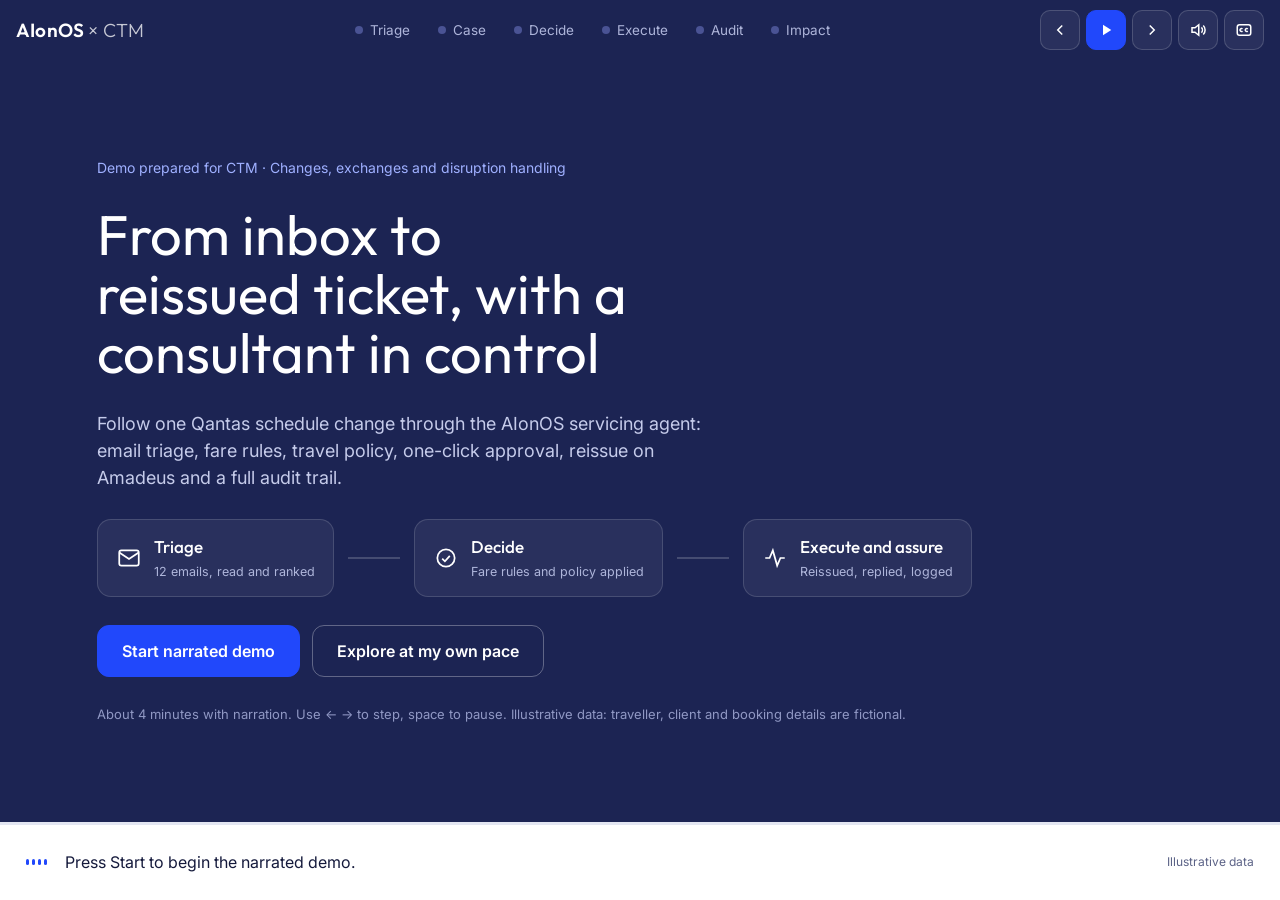
==== index.html @ 9e8e5510 "Add AIonOS x CTM servicing agent demo Narrated, clickable demo of a Qantas schedule change handled f" ====
<!DOCTYPE html>
<html lang="en">
<head>
<meta charset="utf-8">
<meta name="viewport" content="width=device-width,initial-scale=1">
<title>AIonOS × CTM Servicing Agent</title>
<link rel="preconnect" href="https://fonts.googleapis.com">
<link href="https://fonts.googleapis.com/css2?family=Outfit:wght@300;400;500;600;700&family=Inter:wght@400;500;600&family=JetBrains+Mono:wght@400;500&display=swap" rel="stylesheet">
<style>
/* VOICE: calm, precise, premium enterprise product; few hues, lots of air
   IDEA: a real CTM servicing desk where an agent quietly does the work, narrated like a keynote demo
   PICTURE: the app itself, plus one trip timeline that shows the missed meeting and the fix
   COLOUR and TYPE: AIonOS navy #1C2453 and signal blue #2148FB on white; Outfit for titles, Inter for UI, JetBrains Mono for PNRs
   LAYOUT: navy top bar with stage stepper, app window centre, caption bar with progress at the foot */
:root{color-scheme:light dark;
--navy:#1C2453;--blue:#2148FB;--blue2:#5B78FC;--mist:#ECEFFE;
--bg:light-dark(#F3F5FB,#0B1029);--card:light-dark(#FFFFFF,#151B3E);--ink:light-dark(#151A3C,#E8EBFA);
--muted:light-dark(#5B6286,#9DA5CB);--line:light-dark(#E3E6F2,#283062);--soft:light-dark(#F2F4FC,#1B2249);
--tint:light-dark(#ECEFFE,#1E2A6B);--red:#E5484D;--redt:light-dark(#FDECEC,#3A1A26);--amber:#B77900;--ambert:light-dark(#FFF5DE,#3A2E12);
--green:#13955D;--greent:light-dark(#E5F6EE,#123428);--violet:#7357E8;--violett:light-dark(#F0ECFF,#2A2154);--teal:#0B8E9B;--tealt:light-dark(#E3F6F8,#0F3238);
--shadow:0 1px 2px rgba(20,26,60,.06),0 12px 32px -12px rgba(20,26,60,.18)}
:root[data-theme=light]{color-scheme:light}:root[data-theme=dark]{color-scheme:dark}
*{box-sizing:border-box;min-width:0}
html,body{height:100%}
body{margin:0;background:var(--bg);color:var(--ink);font:15px/1.5 Inter,system-ui,sans-serif;overflow:hidden;display:grid;grid-template-rows:60px minmax(0,1fr) auto}
.noanim *{transition:none!important;animation:none!important}
button{font:inherit;cursor:pointer;color:inherit}
button:focus-visible,[tabindex]:focus-visible{outline:2px solid var(--blue2);outline-offset:2px}
h1,h2,h3{font-family:Outfit,Inter,sans-serif;font-weight:500;margin:0;text-wrap:balance}
.mono{font-family:"JetBrains Mono",ui-monospace,monospace}
/* top bar */
.top{background:var(--navy);color:#fff;display:flex;align-items:center;gap:16px;padding:0 16px}
.brand{font-family:Outfit;font-size:19px;font-weight:600;white-space:nowrap;letter-spacing:.2px}
.brand span{font-weight:300;opacity:.75}
.stepper{flex:1;display:flex;justify-content:center;gap:4px;overflow:hidden}
.stg{background:none;border:0;color:#AEB5DA;padding:7px 12px;border-radius:999px;font-size:13.5px;display:flex;align-items:center;gap:7px;white-space:nowrap;min-height:36px}
.stg i{width:8px;height:8px;border-radius:50%;background:#4A5394;flex:none;transition:.3s}
.stg.done i{background:var(--blue2)}.stg.on{background:rgba(255,255,255,.1);color:#fff}.stg.on i{background:#fff;box-shadow:0 0 0 4px rgba(91,120,252,.45)}
.ctrls{display:flex;gap:6px}
.cb{width:40px;height:40px;border-radius:10px;border:1px solid rgba(255,255,255,.16);background:rgba(255,255,255,.06);display:grid;place-items:center;color:#fff}
.cb:hover{background:rgba(255,255,255,.14)}.cb svg{width:18px;height:18px}.cb.off{opacity:.45}
.cb.play{background:var(--blue);border-color:var(--blue)}
/* stage */
main{position:relative;overflow:hidden;padding:18px clamp(12px,2vw,28px)}
.app{position:absolute;inset:18px clamp(12px,2vw,28px);background:var(--card);border:1px solid var(--line);border-radius:16px;box-shadow:var(--shadow);display:grid;grid-template-rows:52px minmax(0,1fr);overflow:hidden;transition:opacity .5s,transform .5s}
.app.hide{opacity:0;transform:scale(.985);pointer-events:none}
.abar{display:flex;align-items:center;gap:14px;padding:0 18px;border-bottom:1px solid var(--line)}
.abar b{font-family:Outfit;font-weight:600;font-size:16px}
.pill{font-size:12px;padding:3px 9px;border-radius:999px;background:var(--tint);color:var(--blue);font-weight:600;white-space:nowrap}
.abar .sp{flex:1}
.who{display:flex;align-items:center;gap:8px;font-size:13px;color:var(--muted);white-space:nowrap}
.av{width:30px;height:30px;border-radius:50%;display:grid;place-items:center;font-size:12px;font-weight:600;color:#fff;background:var(--slate,#4A5175);flex:none}
.abody{position:relative;overflow:hidden}
.view{position:absolute;inset:0;overflow:auto;padding:18px;opacity:0;transform:translateY(10px);transition:opacity .45s,transform .45s;pointer-events:none}
.view.on{opacity:1;transform:none;pointer-events:auto}
.full{position:absolute;inset:0;opacity:0;pointer-events:none;transition:opacity .6s;background:var(--navy);color:#fff;overflow:auto}
.full.on{opacity:1;pointer-events:auto}
/* cards & common */
.card{background:var(--card);border:1px solid var(--line);border-radius:14px;padding:16px}
.ct{font-family:Outfit;font-size:15px;font-weight:600;margin:0 0 10px;display:flex;align-items:center;gap:8px}
.ct small{font-family:Inter;font-weight:400;color:var(--muted);font-size:12.5px;margin-left:auto}
.lbl{font-size:12.5px;color:var(--muted)}
.rise{opacity:0;transform:translateY(8px);transition:opacity .45s,transform .45s}
.rise.in{opacity:1;transform:none}
.chip{font-size:12px;font-weight:600;padding:3px 9px;border-radius:999px;white-space:nowrap;display:inline-flex;align-items:center;gap:5px}
.c-chg{background:var(--tint);color:var(--blue)}.c-pay{background:var(--ambert);color:var(--amber)}.c-fin{background:var(--violett);color:var(--violet)}.c-kb{background:var(--tealt);color:var(--teal)}.c-none{background:var(--soft);color:var(--muted)}
.p-Urgent{background:var(--red);color:#fff}.p-High{background:var(--ambert);color:var(--amber)}.p-Normal{background:var(--soft);color:var(--ink)}.p-Low{background:var(--soft);color:var(--muted)}
@media (prefers-color-scheme:dark){:root:not([data-theme=light]) .c-chg{color:#9FB2FF}}
:root[data-theme=dark] .c-chg{color:#9FB2FF}
/* triage */
.tri{display:grid;grid-template-columns:minmax(0,1fr) 300px;gap:18px;min-height:100%}
.stats{display:grid;grid-template-columns:repeat(4,minmax(0,1fr));gap:10px;margin-bottom:14px}
.stat{background:var(--soft);border-radius:12px;padding:10px 14px}
.stat b{display:block;font-family:Outfit;font-size:28px;font-weight:500;line-height:1.1}
.stat.hl{background:var(--blue);color:#fff}.stat.hl .lbl{color:#DCE3FF}
.list{position:relative}
.mail{position:absolute;left:0;right:0;height:58px;display:grid;grid-template-columns:34px minmax(0,1fr) auto;gap:12px;align-items:center;padding:0 12px;border-radius:10px;border:1px solid transparent;transition:transform .7s cubic-bezier(.2,.8,.2,1),opacity .5s,background .4s,border-color .4s}
.mail:hover{background:var(--soft)}
.mail .t1{display:flex;gap:8px;align-items:baseline;font-size:14px}.mail .t1 b{font-weight:600;white-space:nowrap;overflow:hidden;text-overflow:ellipsis}
.mail .t1 time{margin-left:auto;color:var(--muted);font-size:12px;flex:none}
.mail .t2{font-size:13px;color:var(--muted);white-space:nowrap;overflow:hidden;text-overflow:ellipsis}
.mail .t2 em{font-style:normal;color:var(--ink)}
.mail .tags{display:flex;gap:6px;align-items:center}
.mail .tags .chip{opacity:0;transform:scale(.8);transition:.35s}
.mail.tagged .tags .ci,.mail.ranked .tags .cp{opacity:1;transform:none}
.mail.scan{background:var(--tint)}
.mail.muted{opacity:.45}.mail.gone{opacity:0}
.mail.top1{border-color:var(--red);background:var(--redt)}
.mergetag{display:none;font-size:11.5px;color:var(--muted)}.mail.hasmerge .mergetag{display:inline}
.grp{position:absolute;left:12px;right:12px;height:30px;display:flex;align-items:center;font-size:12.5px;color:var(--muted);border-top:1px dashed var(--line);opacity:0;transition:opacity .5s,transform .7s}
.grp.in{opacity:1}
.log{display:flex;flex-direction:column;gap:8px}
.li{display:grid;grid-template-columns:20px minmax(0,1fr);gap:8px;font-size:13px;opacity:0;transform:translateX(8px);transition:.4s}
.li.in{opacity:1;transform:none}
.ok{width:18px;height:18px;border-radius:50%;background:var(--greent);color:var(--green);display:grid;place-items:center;font-size:11px;font-weight:700;margin-top:1px}
.ok.run{background:none;border:2px solid var(--tint);border-top-color:var(--blue);animation:spin .8s linear infinite;color:transparent}
.ok.warn{background:var(--ambert);color:var(--amber)}.ok.bad{background:var(--redt);color:var(--red)}
@keyframes spin{to{transform:rotate(360deg)}}
.li small{display:block;color:var(--muted);font-size:12px}
.agent-h{display:flex;align-items:center;gap:10px;margin-bottom:12px}
.orb{width:30px;height:30px;border-radius:50%;background:radial-gradient(circle at 35% 30%,#8EA4FF,var(--blue) 60%,#1530B8);box-shadow:0 0 0 0 rgba(33,72,251,.4);animation:pulse 2.4s infinite;flex:none}
@keyframes pulse{70%{box-shadow:0 0 0 10px rgba(33,72,251,0)}100%{box-shadow:0 0 0 0 rgba(33,72,251,0)}}
/* case */
.case{display:grid;grid-template-columns:minmax(0,.9fr) minmax(0,1.35fr) minmax(0,1fr);gap:16px}
.col{display:flex;flex-direction:column;gap:16px}
.em h3{font-size:17px;line-height:1.3;margin:6px 0 10px}
.em p{margin:0 0 9px;font-size:14px}
.em .from{display:flex;gap:10px;align-items:center;font-size:13px}
mark{background:light-dark(#FFF0B8,#5A4A12);color:inherit;border-radius:3px;padding:0 2px;transition:background .6s}
mark.off{background:transparent}
.pnr{background:#0F1533;color:#CFD6FF;border-radius:10px;padding:12px 14px;font-size:12px;line-height:1.7;overflow-x:auto;white-space:pre;min-height:170px}
.pnr span{display:block;opacity:0;transition:opacity .25s}.pnr span.in{opacity:1}
.pnr .x{color:#FF8A8E}.pnr .k{color:#9FE3B8}.pnr .h{color:#8D96C7}
.fig{position:relative;height:240px}.fig>svg{position:absolute;inset:0;width:100%;height:100%;overflow:visible}
.tl-bar{transition:opacity .5s}
.callout{display:flex;gap:10px;align-items:flex-start;background:var(--redt);border-radius:10px;padding:10px 12px;font-size:13.5px}
.callout b{color:var(--red)}
.kv{display:grid;grid-template-columns:auto minmax(0,1fr);gap:4px 12px;font-size:13px}.kv dt{color:var(--muted)}.kv dd{margin:0}
.rule{display:grid;grid-template-columns:20px minmax(0,1fr) auto;gap:8px;align-items:start;padding:8px 0;border-top:1px solid var(--line);font-size:13.5px;opacity:.25;transition:opacity .4s}
.rule:first-of-type{border-top:0}.rule.in{opacity:1}
.rule .r{font-size:12px;font-weight:600;white-space:nowrap}
/* decide */
.dec{display:grid;grid-template-columns:minmax(0,1fr);gap:16px}
.opts{display:grid;grid-template-columns:repeat(3,minmax(0,1fr));gap:14px}
.opt{position:relative;border:1px solid var(--line);border-radius:14px;padding:16px;background:var(--card);transition:opacity .5s,transform .5s,border-color .4s,box-shadow .4s}
.opt.best{border:2px solid var(--blue);box-shadow:0 10px 30px -14px rgba(33,72,251,.55)}
.opt .rk{position:absolute;top:-11px;left:14px;font-size:11.5px;font-weight:600;padding:2px 10px;border-radius:999px;background:var(--blue);color:#fff}
.opt .rk.g{background:var(--soft);color:var(--muted);border:1px solid var(--line)}
.opt h3{font-size:20px;display:flex;align-items:baseline;gap:8px}.opt h3 small{font-family:Inter;font-size:12.5px;color:var(--muted);font-weight:400}
.times{display:flex;align-items:center;gap:10px;margin:8px 0 12px;font-family:Outfit;font-size:22px;white-space:nowrap}
.times i{flex:1;height:1px;background:var(--line);position:relative;min-width:20px}
.times i::after{content:"";position:absolute;right:0;top:-3px;border:3.5px solid transparent;border-left:6px solid var(--muted)}
.times small{display:block;font-family:Inter;font-size:11.5px;color:var(--muted)}
.facts{display:grid;gap:6px;font-size:13px}
.facts div{display:flex;justify-content:space-between;gap:10px}.facts span:first-child{color:var(--muted)}
.facts .g{color:var(--green);font-weight:600}.facts .a{color:var(--amber);font-weight:600}
.why{margin-top:10px;padding-top:10px;border-top:1px solid var(--line);font-size:12.5px;color:var(--muted)}
.approve{display:flex;align-items:center;gap:14px;flex-wrap:wrap;border-radius:14px;padding:14px 16px;background:var(--soft)}
.approve .txt{flex:1;min-width:220px;font-size:14px}
.btn{min-height:44px;padding:0 18px;border-radius:10px;border:1px solid var(--line);background:var(--card);font-weight:600;font-size:14px;white-space:nowrap}
.btn.pri{background:var(--blue);border-color:var(--blue);color:#fff}
.btn.pri:hover{background:#1638D8}
.btn.done{background:var(--green);border-color:var(--green)}
/* execute */
.exe{display:grid;grid-template-columns:minmax(0,1fr) minmax(0,1fr);gap:16px}
.task{display:grid;grid-template-columns:22px minmax(0,1fr);gap:10px;padding:10px 0;border-top:1px solid var(--line);opacity:.3;transition:opacity .4s}
.task:first-of-type{border-top:0}.task.in{opacity:1}
.task b{font-weight:600;font-size:14px}.task small{display:block;color:var(--muted);font-size:12.5px}
.term{background:#0F1533;color:#B9C3F5;border-radius:10px;padding:12px 14px;font-size:12px;line-height:1.7;min-height:120px;white-space:pre-wrap}
.term .p{color:#6E7BC4}
.tabs{display:flex;gap:6px;margin-bottom:12px}
.tab{min-height:36px;padding:0 14px;border-radius:999px;border:1px solid var(--line);background:none;font-size:13px}
.tab.on{background:var(--ink);color:var(--card);border-color:var(--ink)}
.msg{font-size:14px;line-height:1.6}.msg p{margin:0 0 10px}
.wa{max-width:360px;background:light-dark(#E7F8E9,#173A24);border-radius:12px 12px 12px 4px;padding:10px 12px;font-size:14px;line-height:1.5}
.wa small{display:block;text-align:right;color:var(--muted);font-size:11px}
.flight{display:grid;grid-template-columns:repeat(3,auto);justify-content:start;gap:4px 22px;background:var(--soft);border-radius:10px;padding:10px 14px;margin:6px 0 12px;font-size:13px}
.flight b{font-family:Outfit;font-size:16px;font-weight:600}
/* audit */
.aud{display:grid;grid-template-columns:minmax(0,1fr) 290px;gap:16px}
.tiles{display:grid;grid-template-columns:repeat(5,minmax(0,1fr));gap:10px;margin-bottom:16px}
.tile{background:var(--soft);border-radius:12px;padding:10px 14px}.tile b{display:block;font-family:Outfit;font-size:24px;font-weight:500;white-space:nowrap}
table{width:100%;border-collapse:collapse;font-size:13px}
th{text-align:left;font-weight:500;color:var(--muted);font-size:12px;padding:6px 8px;border-bottom:1px solid var(--line)}
td{padding:8px;border-bottom:1px solid var(--line);vertical-align:top}
td.n,th.n{text-align:right;white-space:nowrap;font-variant-numeric:tabular-nums}
td.tm{white-space:nowrap;font-variant-numeric:tabular-nums;color:var(--muted)}
tbody tr{opacity:0;transition:opacity .35s}tbody tr.in{opacity:1}
tr.human td{background:var(--greent)}
.act{display:inline-flex;align-items:center;gap:6px;white-space:nowrap}
.dot{width:7px;height:7px;border-radius:50%;background:var(--blue);flex:none}.human .dot{background:var(--green)}
.pass dl{display:grid;grid-template-columns:auto minmax(0,1fr);gap:6px 12px;font-size:13px;margin:0}.pass dt{color:var(--muted)}.pass dd{margin:0;text-align:right}
.rb{display:flex;gap:8px;margin-top:14px;flex-wrap:wrap}
.rbnote{font-size:12.5px;color:var(--muted);margin-top:10px;min-height:18px}
/* intro & impact */
.hero{min-height:100%;display:grid;align-content:center;gap:28px;padding:clamp(24px,5vw,64px) clamp(20px,6vw,90px);max-width:1240px;margin:0 auto}
.hero h1{font-size:clamp(34px,4.6vw,56px);line-height:1.05;font-weight:400;max-width:15ch}
.hero p.lead{font-size:18px;color:#C5CBEA;max-width:58ch;margin:0}
.eyb{color:#9FB0FF;font-size:14px}
.flow{display:grid;grid-template-columns:repeat(5,auto);align-items:center;justify-content:start;gap:14px}
.node{display:flex;align-items:center;gap:12px;background:rgba(255,255,255,.06);border:1px solid rgba(255,255,255,.14);border-radius:14px;padding:14px 18px;transition:.5s}
.node svg{width:26px;height:26px;flex:none}
.node b{display:block;font-family:Outfit;font-weight:500;font-size:17px}.node small{color:#AEB5DA;font-size:12.5px}
.node.lit{background:var(--blue);border-color:var(--blue2);box-shadow:0 12px 40px -10px rgba(33,72,251,.8)}
.wire{width:52px;height:2px;background:rgba(255,255,255,.18);position:relative;overflow:hidden}
.wire::after{content:"";position:absolute;inset:0;background:var(--blue2);transform:translateX(-100%);transition:transform .8s}
.wire.lit::after{transform:none}
.cta{display:flex;gap:12px;flex-wrap:wrap}
.btn.big{min-height:52px;padding:0 24px;font-size:16px;border-radius:12px}
.btn.ghost{background:transparent;color:#fff;border-color:rgba(255,255,255,.3)}
.fine{font-size:13px;color:#9098C4}
.imp{display:grid;grid-template-columns:minmax(0,1.15fr) minmax(0,1fr);gap:clamp(20px,4vw,56px);align-items:start}
.cmp{display:grid;gap:18px;margin-top:8px}
.cmp .row{display:grid;gap:6px}.cmp .row div:first-child{display:flex;justify-content:space-between;font-size:14px;color:#C5CBEA}
.cmp .row b{font-family:Outfit;font-size:26px;font-weight:500;color:#fff}
.track{height:14px;border-radius:999px;background:rgba(255,255,255,.08);overflow:hidden}
.fill{height:100%;width:0;border-radius:999px;background:#7C86B8;transition:width 1.4s cubic-bezier(.2,.8,.2,1)}
.fill.b{background:linear-gradient(90deg,var(--blue),var(--blue2))}
.proof{display:grid;gap:12px}
.pc{background:rgba(255,255,255,.06);border:1px solid rgba(255,255,255,.12);border-radius:14px;padding:16px 18px}
.pc b{font-family:Outfit;font-size:34px;font-weight:500;display:block;line-height:1.1}
.pc span{color:#C5CBEA;font-size:14px}
.pains{display:flex;flex-wrap:wrap;gap:8px;margin-top:4px}
.pains span{font-size:13px;padding:6px 12px;border-radius:999px;border:1px solid rgba(255,255,255,.2);color:#C5CBEA}
.pains span.y{background:rgba(91,120,252,.22);border-color:var(--blue2);color:#fff}
.closecard{background:#fff;color:var(--navy);border-radius:16px;padding:20px 22px}
.closecard h2{font-size:26px;line-height:1.15;margin-bottom:6px}
.closecard p{margin:0;color:#4A5175}
/* caption bar */
.cap{background:var(--card);border-top:1px solid var(--line);position:relative;padding:14px clamp(14px,2vw,28px);display:grid;grid-template-columns:auto minmax(0,1fr) auto;gap:18px;align-items:center;min-height:78px}
.cap.hidecap .ctext{visibility:hidden}
.prog{position:absolute;left:0;right:0;top:-1px;height:3px;background:var(--line)}
.prog i{position:absolute;left:0;top:0;bottom:0;background:var(--blue);transition:width .25s linear}
.sn{font-size:12.5px;color:var(--muted);white-space:nowrap}
.ctext{font-size:16px;line-height:1.5;max-width:110ch;transition:opacity .3s}
.wave{display:flex;gap:3px;align-items:center;height:22px}
.wave i{width:3px;border-radius:2px;background:var(--blue);height:6px}
.speaking .wave i{animation:wv 1s ease-in-out infinite}
.wave i:nth-child(2){animation-delay:.15s}.wave i:nth-child(3){animation-delay:.3s}.wave i:nth-child(4){animation-delay:.45s}
@keyframes wv{50%{height:20px}}
.note{font-size:12px;color:var(--muted);white-space:nowrap}
/* cursor */
.cur{position:fixed;left:0;top:0;width:22px;height:22px;z-index:50;pointer-events:none;opacity:0;transition:transform 1s cubic-bezier(.3,.7,.2,1),opacity .3s}
.cur.on{opacity:1}
.cur::after{content:"";position:absolute;left:-14px;top:-14px;width:28px;height:28px;border-radius:50%;background:rgba(33,72,251,.35);transform:scale(0);opacity:0}
.cur.click::after{animation:rip .6s}
@keyframes rip{0%{transform:scale(.2);opacity:1}100%{transform:scale(1.8);opacity:0}}
@media (max-width:1100px){.case{grid-template-columns:minmax(0,1fr) minmax(0,1fr)}.case .col:last-child{grid-column:1/-1}.tri,.aud{grid-template-columns:minmax(0,1fr)}.tiles{grid-template-columns:repeat(3,minmax(0,1fr))}}
@media (max-width:900px){.stg span{display:none}.stg{padding:7px 9px}.opts,.exe,.imp{grid-template-columns:minmax(0,1fr)}.who span{display:none}.note{display:none}.cap{grid-template-columns:minmax(0,1fr) auto}.sn{display:none}}
@media (max-width:640px){body{overflow:auto;height:auto;min-height:100%;grid-template-rows:auto minmax(640px,1fr) auto}.top{flex-wrap:wrap;padding:10px 12px}.stepper{order:3;flex-basis:100%;justify-content:flex-start;overflow-x:auto}.case{grid-template-columns:minmax(0,1fr)}.stats{grid-template-columns:repeat(2,minmax(0,1fr))}.tiles{grid-template-columns:repeat(2,minmax(0,1fr))}.mail .t2,.mail .cp,.mail .mergetag,.mail .t1 time{display:none!important}.em .from{flex-wrap:wrap}.flow{grid-template-columns:minmax(0,1fr)}.wire{width:2px;height:22px;margin-left:30px}.ctext{font-size:15px}.abar .pill{display:none}}
@media (prefers-reduced-motion:reduce){*{transition-duration:.01ms!important;animation:none!important}}
</style>
</head>
<body>
<header class="top">
  <div class="brand">AIonOS <span>× CTM</span></div>
  <nav class="stepper" id="stepper" aria-label="Demo stages"></nav>
  <div class="ctrls">
    <button class="cb" id="bPrev" aria-label="Previous step" title="Previous (←)"><svg viewBox="0 0 24 24" fill="none" stroke="currentColor" stroke-width="2"><path d="M15 6l-6 6 6 6"/></svg></button>
    <button class="cb play" id="bPlay" aria-label="Play" title="Play / pause (space)"><svg viewBox="0 0 24 24" fill="currentColor" id="icPlay"><path d="M8 5v14l11-7z"/></svg></button>
    <button class="cb" id="bNext" aria-label="Next step" title="Next (→)"><svg viewBox="0 0 24 24" fill="none" stroke="currentColor" stroke-width="2"><path d="M9 6l6 6-6 6"/></svg></button>
    <button class="cb" id="bVoice" aria-label="Voice on" title="Voice (M)"><svg viewBox="0 0 24 24" fill="none" stroke="currentColor" stroke-width="2"><path d="M4 9v6h4l5 4V5L8 9z"/><path id="vw" d="M16.5 8.5a5 5 0 010 7M19 6a8.5 8.5 0 010 12"/></svg></button>
    <button class="cb" id="bCap" aria-label="Captions on" title="Captions (C)"><svg viewBox="0 0 24 24" fill="none" stroke="currentColor" stroke-width="2"><rect x="3" y="5" width="18" height="14" rx="3"/><path d="M10 10.5a2 2 0 10 0 3M17 10.5a2 2 0 10 0 3"/></svg></button>
  </div>
</header>

<main id="main">
  <!-- INTRO -->
  <section class="full on" id="v-intro">
    <div class="hero">
      <div class="eyb">Demo prepared for CTM · Changes, exchanges and disruption handling</div>
      <h1>From inbox to reissued ticket, with a consultant in control</h1>
      <p class="lead">Follow one Qantas schedule change through the AIonOS servicing agent: email triage, fare rules, travel policy, one-click approval, reissue on Amadeus and a full audit trail.</p>
      <div class="flow" id="flow">
        <div class="node"><svg viewBox="0 0 24 24" fill="none" stroke="currentColor" stroke-width="1.6"><rect x="3" y="5" width="18" height="14" rx="2"/><path d="M3 7l9 6 9-6"/></svg><div><b>Triage</b><small>12 emails, read and ranked</small></div></div>
        <div class="wire"></div>
        <div class="node"><svg viewBox="0 0 24 24" fill="none" stroke="currentColor" stroke-width="1.6"><circle cx="12" cy="12" r="8"/><path d="M8.5 12.5l2.5 2.5 4.5-5"/></svg><div><b>Decide</b><small>Fare rules and policy applied</small></div></div>
        <div class="wire"></div>
        <div class="node"><svg viewBox="0 0 24 24" fill="none" stroke="currentColor" stroke-width="1.6"><path d="M3 12h4l3-7 4 14 3-7h4"/></svg><div><b>Execute and assure</b><small>Reissued, replied, logged</small></div></div>
      </div>
      <div class="cta" id="cta">
        <button class="btn pri big" id="bStart">Start narrated demo</button>
        <button class="btn big ghost" id="bSelf">Explore at my own pace</button>
      </div>
      <div class="fine">About 4 minutes with narration. Use ← → to step, space to pause. Illustrative data: traveller, client and booking details are fictional.</div>
    </div>
  </section>

  <!-- APP -->
  <section class="app hide" id="app">
    <div class="abar">
      <b>CTM Servicing Desk</b><span class="pill">AIonOS agent active</span><span class="sp"></span>
      <div class="who"><span>Olivia M. · Consultant, Sydney</span><div class="av" style="background:#7357E8">OM</div></div>
    </div>
    <div class="abody">
      <div class="view" id="v-triage"></div>
      <div class="view" id="v-case"></div>
      <div class="view" id="v-decide"></div>
      <div class="view" id="v-execute"></div>
      <div class="view" id="v-audit"></div>
    </div>
  </section>

  <!-- IMPACT -->
  <section class="full" id="v-impact"></section>
</main>

<footer class="cap" id="cap">
  <div class="prog"><i id="progAll"></i></div>
  <div class="wave" aria-hidden="true"><i></i><i></i><i></i><i></i></div>
  <div class="ctext" id="ctext" aria-live="polite">Press Start to begin the narrated demo.</div>
  <div><div class="sn" id="sn"></div><div class="note">Illustrative data</div></div>
</footer>
<div class="cur" id="cur"><svg viewBox="0 0 24 24" width="22" height="22"><path d="M4 2l15 9-6.5 1.5L16 20l-3 1.5-3.4-7.4L4 18z" fill="#fff" stroke="#1C2453" stroke-width="1.4" stroke-linejoin="round"/></svg></div>

<script>
{
const STEPS=[{"id": "s0", "scene": "intro", "dur": 19.75, "text": "Welcome. This is the AIonOS servicing agent, running on a typical CTM servicing desk. Over the next few minutes, we'll follow one everyday problem, an airline schedule change, from the moment it lands in the inbox to a reissued ticket. With a consultant in control at every decision."}, {"id": "s1", "scene": "triage", "dur": 11.19, "text": "It's early on Thursday morning, and the shared servicing inbox has filled up overnight. Before a consultant opens a single email, the agent has already read every one of them."}, {"id": "s2", "scene": "triage", "dur": 15.84, "text": "Each message is classified by intent. Schedule changes. Exchanges. A refund enquiry. A virtual card decline from a hotel. And a handful that need no action at all: newsletters, auto-replies, and confirmations."}, {"id": "s3", "scene": "triage", "dur": 19.45, "text": "Non-actionable mail is filtered out, and a duplicate airline notification is merged into the traveller's own request. What remains is ranked by urgency, using departure time, traveller profile, and risk to the trip. Twelve emails become seven cases, and the most urgent one is at the top."}, {"id": "s4", "scene": "case", "dur": 13.78, "text": "Let's open it. Sarah Chen, a finance director at one of CTM's corporate clients, has been moved by Qantas onto tomorrow's flight. She has a nine a.m. meeting in Singapore that she will now miss."}, {"id": "s5", "scene": "case", "dur": 13.8, "text": "The agent retrieves her booking from Amadeus and reads the schedule change. Her flight this morning has been cancelled, and the airline's automatic re-protection lands her in Singapore eight hours after her meeting begins."}, {"id": "s6", "scene": "case", "dur": 14.93, "text": "Next, the fare rules. Because the airline made the change, this is an involuntary change. The agent finds the Qantas waiver, confirms that change fees don't apply, and checks which partner airlines the ticket can be endorsed to."}, {"id": "s7", "scene": "case", "dur": 13.07, "text": "Then, the client's travel policy. Qantas is the preferred carrier. Business class is allowed on flights over six hours. And any extra cost above five hundred dollars needs a manager's approval."}, {"id": "s8", "scene": "decide", "dur": 14.42, "text": "With all of that in hand, the agent searches for alternatives, and ranks three options that still get Sarah to Singapore tonight. Each one shows the arrival time, the cost, its policy status, and the reason for its ranking."}, {"id": "s9", "scene": "decide", "dur": 12.47, "text": "This is where the consultant steps in. Instead of twenty-odd minutes of reading, searching, and calculating, they review one clear recommendation, with the reasoning laid out. One click, to approve."}, {"id": "s10", "scene": "execute", "dur": 11.98, "text": "The agent then does the work. It cancels the old segment, books the new flight, reissues the ticket under the airline waiver, updates the booking record, and flags the change for invoicing."}, {"id": "s11", "scene": "execute", "dur": 7.82, "text": "It also drafts a reply to Sarah, in plain language, with her new flight and seat, ready to send by email or WhatsApp."}, {"id": "s12", "scene": "audit", "dur": 22.91, "text": "Every step is recorded in UniStack. Each action carries a timestamp, the data it used, the model behind the decision, its confidence, and its cost. The consultant's approval is captured, and the whole change can be rolled back with one click. This is how CTM can show that every automated action is transparent, explainable, and reversible."}, {"id": "s13", "scene": "impact", "dur": 20.05, "text": "The result. A case that typically takes a consultant around twenty-five minutes is resolved in under four, with a single human decision. And this isn't new for us. Our ticket reissue automation on Amadeus delivers more than ninety-three percent recommendation accuracy, with twenty-two percent faster resolutions."}, {"id": "s14", "scene": "impact", "dur": 9.64, "text": "So, pick the one flow that matters most to CTM, and we'll prove it on your own data in six to eight weeks, with no commercial commitment. Thank you."}];
const STAGES=[["triage","Triage"],["case","Case"],["decide","Decide"],["execute","Execute"],["audit","Audit"],["impact","Impact"]];
const $=s=>document.querySelector(s), $$=s=>[...document.querySelectorAll(s)];
const MAILS=[
{id:"m1",from:"Sarah Chen",org:"Halcyon Resources",subj:"URGENT: Qantas moved my flight, meeting in Singapore 9am tomorrow",prev:"Hi team, I just got a text from Qantas saying QF 81 today is cancelled…",time:"06:58",intent:"Schedule change",cls:"chg",pri:"Urgent",rank:1,col:"#E5484D"},
{id:"m2",from:"Harbourview Hotel Singapore",subj:"Payment declined: virtual card for reservation HV-55821",prev:"The virtual card provided for arrival 3 Dec was declined at pre-authorisation…",time:"06:41",intent:"VCC exception",cls:"pay",pri:"High",rank:2,col:"#B77900"},
{id:"m3",from:"Amadeus queue 8",subj:"Schedule change: PNR 7KQ2LM, QF 81 03DEC cancelled",prev:"SC notification. Segment 2 UN, replacement segment TK…",time:"06:30",intent:"Schedule change",cls:"chg",merged:1,col:"#4A5175"},
{id:"m4",from:"James O'Neill",org:"Brightline Engineering",subj:"Can I move my Auckland return to Friday?",prev:"Meetings wrapped early, could I fly back Friday instead of Sunday…",time:"06:22",intent:"Exchange request",cls:"chg",pri:"Normal",rank:3,col:"#2148FB"},
{id:"m5",from:"Mark Feldman",subj:"Automatic reply: Trip approval",prev:"I am out of the office until Monday 7 December…",time:"06:15",intent:"Auto-reply",cls:"none",filt:1,col:"#8A90B0"},
{id:"m6",from:"Priya Raman",org:"Northgate Health",subj:"Refund status for my cancelled London trip",prev:"Following up on the refund for my cancelled October trip to London…",time:"05:54",intent:"Refund enquiry",cls:"fin",pri:"Normal",rank:4,col:"#7357E8"},
{id:"m7",from:"Airline partner news",subj:"December fares and lounge updates",prev:"This month: new lounge openings and partner offers…",time:"05:30",intent:"Newsletter",cls:"none",filt:1,col:"#8A90B0"},
{id:"m8",from:"Accounts payable",org:"Halcyon Resources",subj:"November transactions missing from invoice",prev:"Three trips from November don't appear on this month's statement…",time:"05:12",intent:"Reconciliation",cls:"fin",pri:"Normal",rank:5,col:"#7357E8"},
{id:"m9",from:"Daniel Ruiz",org:"Brightline Engineering",subj:"Baggage allowance on my Singapore flight?",prev:"Am I allowed two checked bags on my economy fare…",time:"04:47",intent:"Policy & baggage",cls:"kb",pri:"Low",rank:6,col:"#0B8E9B"},
{id:"m10",from:"Harbourview Hotel Singapore",subj:"Booking confirmed: HV-55907",prev:"We are pleased to confirm your reservation for 8 December…",time:"04:20",intent:"Confirmation",cls:"none",filt:1,col:"#8A90B0"},
{id:"m11",from:"Emma Walsh",org:"Northgate Health",subj:"Do I need a visa for Japan in January?",prev:"I'm travelling to Tokyo for a conference next month…",time:"03:58",intent:"Travel advisory",cls:"kb",pri:"Low",rank:7,col:"#0B8E9B"},
{id:"m12",from:"Events team",subj:"Webinar invitation: travel trends 2027",prev:"Join us for our quarterly travel trends webinar…",time:"02:30",intent:"Newsletter",cls:"none",filt:1,col:"#8A90B0"}];
const ini=n=>n.split(/\s+/).map(w=>w[0]).slice(0,2).join("").toUpperCase();

/* ---------- views ---------- */
const V={};
V.triage=()=>`<div class="tri"><div>
 <div class="stats">
  <div class="stat"><span class="lbl">Received overnight</span><b id="kR">0</b></div>
  <div class="stat"><span class="lbl">Filtered, no action</span><b id="kF">0</b></div>
  <div class="stat"><span class="lbl">Duplicates merged</span><b id="kM">0</b></div>
  <div class="stat hl"><span class="lbl">Cases to work</span><b id="kC">0</b></div></div>
 <div class="ct">Shared servicing inbox <small>servicing.anz@ · Thu 3 Dec, 07:38 AEDT</small></div>
 <div class="list" id="list">${MAILS.map(m=>`<div class="mail rise" id="r-${m.id}"><div class="av" style="background:${m.col}">${ini(m.from)}</div>
  <div><div class="t1"><b>${m.from}${m.org?` <span class="lbl">· ${m.org}</span>`:""}</b><time>${m.time}</time></div><div class="t2"><em>${m.subj}</em> · ${m.prev}</div></div>
  <div class="tags"><span class="mergetag">+1 merged</span><span class="chip ci c-${m.cls}">${m.intent}</span>${m.pri?`<span class="chip cp p-${m.pri}">${m.pri}</span>`:""}</div></div>`).join("")}
  <div class="grp" id="gF">Filtered: 4 emails need no action, filed automatically</div></div>
</div>
<aside class="card" style="align-self:start"><div class="agent-h"><div class="orb"></div><div><b style="font-family:Outfit;font-weight:600">Servicing agent</b><div class="lbl">Reading the inbox</div></div></div>
 <div class="log" id="tlog"></div></aside></div>`;

V.case=()=>`<div class="case">
 <div class="col"><div class="card em rise" id="em"><div class="from"><div class="av" style="background:#E5484D">SC</div><div><b>Sarah Chen</b><div class="lbl">Finance Director, Halcyon Resources · 06:58</div></div><span class="chip p-Urgent" style="margin-left:auto">Urgent</span></div>
  <h3>URGENT: Qantas moved my flight, meeting in Singapore 9am tomorrow</h3>
  <p>Hi team,</p><p>I just got a text from Qantas saying <mark class="off" id="mk1">QF 81 today is cancelled</mark> and they've put me on <mark class="off" id="mk2">tomorrow's flight</mark>. I have a <mark class="off" id="mk3">board meeting in Singapore at 9am tomorrow</mark> that I can't miss.</p><p>Can you get me there tonight? Happy to fly any time today.</p><p>Thanks, Sarah</p></div>
  <div class="card rise" id="cust"><div class="ct">Traveller profile</div><dl class="kv"><dt>Client</dt><dd>Halcyon Resources</dd><dt>Profile</dt><dd>Executive, business class eligible</dd><dt>Loyalty</dt><dd>Qantas Platinum</dd><dt>Seat</dt><dd>Window, forward cabin</dd></dl></div></div>
 <div class="col"><div class="card rise" id="pnrc"><div class="ct">Booking 7KQ2LM <small>Amadeus · retrieved 07:38:06</small></div>
  <div class="pnr mono" id="pnr"></div></div>
  <div class="card rise" id="tlc"><div class="ct">Trip timeline <small>Singapore time (SGT)</small></div><div class="fig" id="tl1" style="height:150px"><svg></svg></div>
  <div class="callout rise" id="conf"><span class="ok bad">!</span><div><b>Conflict:</b> re-protected flight lands 17:00 on 4 Dec, 8 hours after the 09:00 meeting starts.</div></div></div></div>
 <div class="col"><div class="card"><div class="agent-h"><div class="orb"></div><div><b style="font-family:Outfit;font-weight:600">Agent reasoning</b><div class="lbl">Case CS-1042</div></div></div><div class="log" id="clog"></div></div>
  <div class="card rise" id="fare"><div class="ct">Fare rules <small>ZOWAU1 · Business</small></div>
   <div class="rule" id="f1"><span class="ok">✓</span><div>Change initiated by airline: involuntary</div><span class="r" style="color:var(--green)">Waiver applies</span></div>
   <div class="rule" id="f2"><span class="ok">✓</span><div>Voluntary change fee A$450 <small class="lbl">· not charged under waiver</small></div><span class="r">A$0</span></div>
   <div class="rule" id="f3"><span class="ok">✓</span><div>Endorsable to oneworld partners on same day</div><span class="r">QF, BA</span></div></div>
  <div class="card rise" id="pol"><div class="ct">Halcyon travel policy</div>
   <div class="rule" id="p1"><span class="ok">✓</span><div>Preferred carrier</div><span class="r">Qantas</span></div>
   <div class="rule" id="p2"><span class="ok">✓</span><div>Business class on flights over 6 hours <small class="lbl">· SYD–SIN 8h 15m</small></div><span class="r">Allowed</span></div>
   <div class="rule" id="p3"><span class="ok warn">!</span><div>Extra cost over A$500 needs manager approval</div><span class="r" style="color:var(--amber)">Rule</span></div></div></div></div>`;

const OPTS=[
 {k:"A",fl:"QF 1",cr:"Qantas · Business",d:"16:20",a:"21:35",cost:"A$0",costc:"g",costn:"same ticket, waiver",pol:"Compliant",polc:"g",seat:"3A window",why:"Preferred carrier, no extra cost, keeps her Platinum earn. Lands 11h 25m before the meeting.",best:1},
 {k:"B",fl:"BA 16",cr:"British Airways · Business",d:"17:15",a:"22:30",cost:"A$0",costc:"g",costn:"endorsed under waiver",pol:"Compliant",polc:"g",seat:"Aisle only",why:"oneworld partner, endorsable at no cost. Later arrival and not the preferred carrier."},
 {k:"C",fl:"SQ 222",cr:"Singapore Airlines · Business",d:"15:50",a:"21:05",cost:"+A$1,180",costc:"a",costn:"new ticket",pol:"Needs approval",polc:"a",seat:"11A window",why:"Earliest arrival, but needs a new ticket over the A$500 limit and manager approval."}];
V.decide=()=>`<div class="dec">
 <div class="card rise" id="tlc2"><div class="ct">Options that still make the 09:00 meeting <small>Singapore time (SGT) · departures shown in Sydney time on cards</small></div><div class="fig" id="tl2" style="height:250px"><svg></svg></div></div>
 <div class="opts">${OPTS.map((o,i)=>`<div class="opt rise ${o.best?"best":""}" id="o${i}"><span class="rk ${o.best?"":"g"}">${o.best?"Recommended":"Option "+o.k}</span>
  <h3>${o.fl} <small>${o.cr}</small></h3>
  <div class="times"><div>${o.d}<small>SYD · Thu 3 Dec</small></div><i></i><div>${o.a}<small>SIN · same day</small></div></div>
  <div class="facts"><div><span>Fare difference</span><span class="${o.costc}">${o.cost}</span></div><div><span>Basis</span><span>${o.costn}</span></div><div><span>Travel policy</span><span class="${o.polc}">${o.pol}</span></div><div><span>Seat</span><span>${o.seat}</span></div></div>
  <div class="why">${o.why}</div></div>`).join("")}</div>
 <div class="approve rise" id="apr"><div class="av" style="background:#7357E8">OM</div><div class="txt" id="aprTxt"><b>Consultant review.</b> Agent recommends Option A: QF 1 tonight, A$0 under the Qantas waiver, policy compliant. Confidence 94%.</div>
  <button class="btn">Choose another</button><button class="btn">Escalate</button><button class="btn pri" id="bApprove">Approve and reissue</button></div></div>`;

const TASKS=[["Cancel QF 81 · 03 Dec","Segment 2 removed, re-protected QF 81 04 Dec released","XE2,3"],["Book QF 1 · Business · 03 Dec","SYD 16:20 → SIN 21:35, confirmed HK1","SS1J1 · QF1 03DEC SYDSIN"],["Reissue ticket under waiver","081-2457739102 → 081-2457739288 · A$0 collected","FXQ/WVR-QFSC · TTP/RT"],["Assign seat 3A","Window, forward cabin, per profile","ST/3A/P1"],["Update booking record","Remarks added, schedule change queue cleared","RM*SC RESOLVED CS-1042 · QE8"],["Flag change for invoicing","Mid-office updated, A$0 change, no service fee per contract","MID-OFFICE · INV-FLAG"]];
V.execute=()=>`<div class="exe"><div class="card"><div class="ct">Executing approved plan <small>Approved by Olivia M. · 07:40:47</small></div>
 ${TASKS.map((t,i)=>`<div class="task" id="t${i}"><span class="ok run">✓</span><div><b>${t[0]}</b><small>${t[1]}</small></div></div>`).join("")}
 <div class="term mono" id="term" style="margin-top:12px"></div></div>
 <div class="card rise" id="reply"><div class="ct">Reply to Sarah <small>Drafted by agent · ready to send</small></div>
  <div class="tabs"><button class="tab on" data-ch="mail">Email</button><button class="tab" data-ch="wa">WhatsApp</button></div>
  <div id="chMail" class="msg"><p><b>Subject:</b> You're on QF 1 to Singapore tonight</p><p>Hi Sarah,</p><p>Qantas cancelled QF 81 this morning, so we've moved you to tonight's flight. You'll land well before your 9am meeting.</p>
   <div class="flight"><div><span class="lbl">Flight</span><br><b>QF 1</b></div><div><span class="lbl">Sydney</span><br><b>16:20</b></div><div><span class="lbl">Singapore</span><br><b>21:35</b></div><div><span class="lbl">Cabin</span><br>Business</div><div><span class="lbl">Seat</span><br>3A window</div><div><span class="lbl">Cost to Halcyon</span><br>A$0</div></div>
   <p>Your new e-ticket is 081-2457739288 and your hotel has been told about the later arrival. Reply here if you need anything else.</p><p>Kind regards,<br>Olivia, CTM</p></div>
  <div id="chWa" hidden><div class="wa">Hi Sarah, it's Olivia from CTM. Qantas cancelled QF 81, so you're now on <b>QF 1 tonight</b>: SYD 16:20 → SIN 21:35, Business, seat 3A. No extra cost. New e-ticket 081-2457739288. Safe travels!<small>07:41 ✓✓</small></div></div>
  <div style="display:flex;gap:8px;margin-top:14px;flex-wrap:wrap"><button class="btn pri" id="bSend">Send to Sarah</button><button class="btn">Edit</button></div><div class="rbnote" id="sendNote"></div></div></div>`;

const AUD=[["07:38:02","Read 12 inbox emails","Intent classifier","98%","0.004"],["07:38:04","Classified: involuntary schedule change","Intent classifier","97%","0.001"],["07:38:04","Merged Amadeus SC notice into case","Rules engine","100%","—"],["07:38:06","Retrieved PNR 7KQ2LM","Amadeus API","—","—"],["07:38:09","Detected meeting conflict (+8h 00m)","Reasoning LLM","99%","0.006"],["07:38:12","Applied Qantas schedule-change waiver","Fare rules RAG","96%","0.009"],["07:38:14","Checked Halcyon travel policy","Policy RAG","99%","0.005"],["07:38:21","Ranked 3 options","Reasoning LLM","94%","0.018"],["07:40:47","Approved option A","Olivia M., consultant","Human","—",1],["07:40:49","Reissued ticket 081-2457739288","Amadeus API","—","—"],["07:40:52","Drafted traveller reply","Reasoning LLM","95%","0.012"],["07:41:40","Flagged change for invoicing","Mid-office API","—","—"]];
V.audit=()=>`<div class="aud"><div>
 <div class="ct" style="font-size:17px">UniStack · run trace for case CS-1042 <small>Every action logged, scored and costed</small></div>
 <div class="tiles"><div class="tile"><span class="lbl">End to end</span><b>3m 38s</b></div><div class="tile"><span class="lbl">Actions</span><b>12</b></div><div class="tile"><span class="lbl">Human decisions</span><b>1</b></div><div class="tile"><span class="lbl">Avg confidence</span><b>97%</b></div><div class="tile"><span class="lbl">Model cost</span><b>A$0.06</b></div></div>
 <div class="card" style="padding:6px 8px;overflow-x:auto"><table><thead><tr><th>Time</th><th>Action</th><th>Model or actor</th><th class="n">Confidence</th><th class="n">Cost A$</th></tr></thead>
 <tbody>${AUD.map(r=>`<tr class="${r[5]?"human":""}"><td class="tm">${r[0]}</td><td><span class="act"><span class="dot"></span>${r[1]}</span></td><td>${r[2]}</td><td class="n">${r[3]}</td><td class="n">${r[4]}</td></tr>`).join("")}</tbody></table></div></div>
 <aside style="display:flex;flex-direction:column;gap:16px"><div class="card pass rise" id="pass"><div class="ct">AI passport</div><dl><dt>Agent</dt><dd>Servicing agent v2.3</dd><dt>Owner</dt><dd>CTM ANZ servicing</dd><dt>Models</dt><dd>Model-agnostic, via AI gateway</dd><dt>Last evaluation</dt><dd>27 Nov 2026</dd><dt>Data stays in</dt><dd>Australia</dd><dt>Autonomy</dt><dd>Human approves changes</dd></dl></div>
 <div class="card rise" id="rbc"><div class="ct">Reversible by design</div><div class="lbl" style="font-size:13.5px">Roll back restores the original booking and ticket, and keeps the full record.</div>
  <div class="rb"><button class="btn" id="bReplay">Replay run</button><button class="btn" id="bRoll">Roll back change</button></div><div class="rbnote" id="rbNote"></div></div></aside></div>`;

V.impact=()=>`<div class="hero"><div class="eyb">What this means for cost per transaction</div>
 <div class="imp"><div><h1 style="max-width:18ch;margin-bottom:26px">One schedule change: about 25 minutes of work, now under 4</h1>
  <div class="cmp"><div class="row"><div><span>Consultant handling today, typical</span><b>~25 min</b></div><div class="track"><div class="fill" id="b1"></div></div></div>
  <div class="row"><div><span>With the AIonOS servicing agent</span><b>3m 38s</b></div><div class="track"><div class="fill b" id="b2"></div></div></div>
  <div class="row"><div><span>Human effort</span><b>1 decision</b></div></div></div>
  <p class="fine" style="margin-top:14px">Timings are indicative for this scenario; CTM-specific baselines are set in the proof of concept.</p></div>
 <div class="proof"><div class="pc rise" id="pr1"><b>93%+</b><span>recommendation accuracy, with 22% faster resolutions: AIonOS ticket reissue automation for Amadeus</span></div>
  <div class="pc rise" id="pr2"><b>30%</b><span>operational cost saving in customer operations for a leading global GDS</span></div>
  <div class="closecard rise" id="close"><h2>Pick one flow. We'll prove it on your data in 6–8 weeks.</h2><p>No commercial commitment, measured on outcomes CTM defines.</p>
   <div class="pains" style="margin-top:12px">${["Changes and disruption","Email triage","Consultant assist","Payment and VCC exceptions","Invoice and refund reconciliation"].map((p,i)=>`<span class="${i<3?"y":""}" style="${i<3?"color:#1C2453;background:#ECEFFE;border-color:#2148FB":"color:#4A5175;border-color:#C9CDE2"}">${i<3?"✓ ":""}${p}</span>`).join("")}</div></div></div></div></div>`;

/* ---------- timeline picture ---------- */
const T0=4,T1=44; // hours from 3 Dec 00:00 SGT
const hh=h=>{const d=h>=24?"4 Dec ":"";const x=h%24;return d+String(Math.floor(x)).padStart(2,"0")+":"+String(Math.round((x%1)*60)).padStart(2,"0")};
function drawTL(box,rows,show){const s=box.querySelector("svg"),W=box.clientWidth,H=box.clientHeight;if(!W)return;
 const L=W<560?70:118,R=W<560?44:84,top=26,bot=26,X=h=>L+(h-T0)/(T1-T0)*(W-L-R),rh=Math.min(40,(H-top-bot)/rows.length);
 const ink=getComputedStyle(document.body).color;let g="";
 (W<560?[12,24,36]:[6,12,18,24,30,36,42]).forEach(h=>{g+=`<line x1="${X(h)}" x2="${X(h)}" y1="${top-6}" y2="${H-bot}" stroke="currentColor" stroke-opacity=".09"/><text x="${X(h)}" y="${H-8}" font-size="11" text-anchor="middle" fill="currentColor" fill-opacity=".55">${h===24?"4 Dec":(h%24)+":00"}</text>`});
 g+=`<text x="${X(24)}" y="13" font-size="11" text-anchor="middle" fill="currentColor" fill-opacity=".55">midnight</text>`;
 g+=`<line x1="${X(4.7)}" x2="${X(4.7)}" y1="${top-6}" y2="${H-bot}" stroke="#2148FB" stroke-dasharray="3 3"/><text x="${X(4.7)+4}" y="${top-10}" font-size="11" fill="#2148FB">now</text>`;
 rows.forEach((r,i)=>{const y=top+i*rh+rh/2,o=show>i?1:0;
  g+=`<g class="tl-bar" opacity="${o}"><text x="${L-10}" y="${y+4}" font-size="${W<560?11:12.5}" text-anchor="end" fill="currentColor" font-weight="${r.b?600:400}">${r.n}</text>
  <rect x="${X(r.d)}" y="${y-8}" width="${Math.max(4,X(r.a)-X(r.d))}" height="16" rx="8" fill="${r.c}" fill-opacity="${r.x?.35:1}"/>
  ${r.x?`<line x1="${X(r.d)}" x2="${X(r.a)}" y1="${y}" y2="${y}" stroke="${ink}" stroke-width="1.5"/>`:""}
  <text x="${X(r.a)+6}" y="${y+4}" font-size="11.5" fill="currentColor" fill-opacity=".75">${W<560?"":"lands "}${hh(r.a)}${r.x?" · cancelled":""}</text></g>`});
 g+=`<line x1="${X(33)}" x2="${X(33)}" y1="${top-6}" y2="${H-bot}" stroke="#E9A23B" stroke-width="2.5"/><rect x="${X(33)-48}" y="2" width="96" height="18" rx="9" fill="#E9A23B"/><text x="${X(33)}" y="15" font-size="11" text-anchor="middle" fill="#1C2453" font-weight="600">Meeting 09:00</text>`;
 s.setAttribute("viewBox",`0 0 ${W} ${H}`);s.innerHTML=g}
const R1=[{n:"QF 81 today",d:8.75,a:17,c:"#8A90B0",x:1},{n:"Re-protected",d:32.75,a:41,c:"#E5484D",b:1}];
const R2=[{n:"Re-protected",d:32.75,a:41,c:"#E5484D"},{n:"A · QF 1",d:13.33,a:21.58,c:"#2148FB",b:1},{n:"B · BA 16",d:14.25,a:22.5,c:"#8EA0F0"},{n:"C · SQ 222",d:12.83,a:21.08,c:"#B9A6FF"}];
const tl={};function tlSet(id,rows,n){tl[id]={rows,n};const b=document.getElementById(id);if(b)drawTL(b,rows,n)}
const ro=new ResizeObserver(()=>{for(const k in tl){const b=document.getElementById(k);if(b)drawTL(b,tl[k].rows,tl[k].n)}});

/* ---------- step effects ---------- */
let INST=false,timers=[],dur=10,cur=-1,scene=null;
function at(f,fn){if(INST){fn();return}const o={fn};o.id=setTimeout(()=>{timers=timers.filter(t=>t!==o);fn()},f*dur*1000);timers.push(o)}
function flush(){const t=timers;timers=[];t.forEach(o=>{clearTimeout(o.id);o.fn()})}
function clearT(){timers.forEach(o=>clearTimeout(o.id));timers=[]}
const show=sel=>{const e=$(sel);if(!e)return;e.classList.add("in");e.scrollIntoView({block:"nearest",behavior:INST?"auto":"smooth"})};
const add=(sel,c="in")=>{const e=typeof sel==="string"?$(sel):sel;e&&e.classList.add(c)};
function count(id,to){const e=document.getElementById(id);if(!e)return;if(INST){e.textContent=to;return}const from=+e.textContent||0,t0=performance.now();const tick=n=>{const p=Math.min(1,(n-t0)/700);e.textContent=Math.round(from+(to-from)*p);if(p<1)requestAnimationFrame(tick)};requestAnimationFrame(tick)}
function logTo(id,html,sub,kind=""){const l=document.getElementById(id);if(!l)return;const d=document.createElement("div");d.className="li";d.innerHTML=`<span class="ok ${kind}">${kind==="bad"||kind==="warn"?"!":"✓"}</span><div>${html}${sub?`<small>${sub}</small>`:""}</div>`;l.appendChild(d);INST?d.classList.add("in"):requestAnimationFrame(()=>requestAnimationFrame(()=>d.classList.add("in")))}
const H=58;
function layout(sorted){const list=$("#list");if(!list)return;let y=0;
 if(!sorted){MAILS.forEach((m,i)=>{$("#r-"+m.id).style.transform=`translateY(${i*H}px)`});list.style.height=MAILS.length*H+"px";$("#gF").style.transform=`translateY(${MAILS.length*H}px)`;return}
 const act=MAILS.filter(m=>m.rank).sort((a,b)=>a.rank-b.rank);
 act.forEach(m=>{$("#r-"+m.id).style.transform=`translateY(${y}px)`;if(m.id==="m1")$("#r-m3").style.transform=`translateY(${y}px) scale(.97)`;y+=H});
 $("#gF").style.transform=`translateY(${y+6}px)`;y+=42;
 MAILS.filter(m=>m.filt).forEach(m=>{$("#r-"+m.id).style.transform=`translateY(${y}px)`;y+=H});list.style.height=y+"px"}
const PNR=[["h","RP/SYDCT2100/SYDCT2100        AA/SU  02DEC26/2214Z   7KQ2LM"],["","  1.CHEN/SARAH MS"],["x","  2  QF  81 J 03DEC 4 SYDSIN UN1  1145 1700  *SC CANCELLED"],["k","  3  QF  81 J 04DEC 5 SYDSIN TK1  1145 1700  *RE-PROTECTED"],["","  4 AP SYD CTM SERVICING - A"],["","  5 TK OK02DEC/SYDCT2100"],["","  6 FA PAX 081-2457739102/ETQF/AUD4280.00/02DEC26"],["","  7 RM *POLICY HALCYON-EXEC *CC HALCYON FIN"]];
const FX={
s0(){const n=$$("#flow .node"),w=$$("#flow .wire");[0,1,2,3,4].forEach(i=>at(.12+i*.17,()=>{(i%2?w[(i-1)/2]:n[i/2]).classList.add("lit")}))},
s1(){count("kR",0);MAILS.forEach((m,i)=>at(.05+i*.055,()=>add("#r-"+m.id)));at(.15,()=>logTo("tlog","Reading 12 emails","Shared ANZ servicing inbox"));at(.8,()=>{count("kR",12);logTo("tlog","Read 12 emails in 2.1 s","Body, attachments and booking references")})},
s2(){MAILS.forEach((m,i)=>at(.05+i*.07,()=>{const r=$("#r-"+m.id);r.classList.add("tagged");r.classList.add("scan");setTimeout(()=>r.classList.remove("scan"),INST?0:500)}));at(.9,()=>logTo("tlog","Intent classified for 12 of 12","6 intents found, 4 need no action"))},
s3(){at(.06,()=>{MAILS.filter(m=>m.filt).forEach(m=>add("#r-"+m.id,"muted"));count("kF",4);logTo("tlog","Filtered 4 non-actionable emails","Newsletters, auto-reply, confirmation filed to booking")});
 at(.26,()=>{add("#r-m3","gone");add("#r-m1","hasmerge");count("kM",1);logTo("tlog","Merged Amadeus notice into Sarah Chen's case","Same PNR 7KQ2LM")});
 at(.45,()=>{layout(true);add("#gF")});at(.62,()=>{MAILS.forEach(m=>add("#r-"+m.id,"ranked"));add("#r-m1","top1");count("kC",7);logTo("tlog","Ranked 7 cases by urgency","Departure time, traveller profile, trip risk")})},
s4(){add("#em");at(.25,()=>{add("#cust");logTo("clog","Intent: involuntary schedule change","Confidence 97%")});at(.45,()=>{$("#mk1").classList.remove("off");$("#mk2").classList.remove("off")});at(.6,()=>logTo("clog","Traveller: Sarah Chen, Halcyon Resources","Executive profile, Qantas Platinum"));at(.75,()=>{$("#mk3").classList.remove("off");logTo("clog","Hard constraint: in Singapore before 09:00, 4 Dec","Taken from the email")})},
s5(){add("#pnrc");const p=$("#pnr");PNR.forEach((l,i)=>at(.04+i*.05,()=>{const s=document.createElement("span");s.className=l[0];s.textContent=l[1]||" ";p.appendChild(s);INST?s.classList.add("in"):requestAnimationFrame(()=>s.classList.add("in"))}));
 at(.1,()=>logTo("clog","Booking retrieved from Amadeus","PNR 7KQ2LM, ticket 081-2457739102"));at(.42,()=>{add("#tlc");tlSet("tl1",R1,1)});at(.55,()=>tlSet("tl1",R1,2));at(.7,()=>{add("#conf");logTo("clog","Re-protection misses the meeting by 8 hours","Action needed today","bad")})},
s6(){show("#fare");["#f1","#f2","#f3"].forEach((s,i)=>at(.2+i*.22,()=>add(s)));at(.3,()=>logTo("clog","Fare rules read: Qantas waiver applies","Involuntary change, no fee"))},
s7(){show("#pol");["#p1","#p2","#p3"].forEach((s,i)=>at(.15+i*.25,()=>add(s)));at(.85,()=>logTo("clog","Policy checked: 2 pass, 1 approval rule","Searching for alternatives"))},
s8(){add("#tlc2");tlSet("tl2",R2,1);[1,2,3].forEach(i=>at(.15+i*.12,()=>tlSet("tl2",R2,i+1)));[0,1,2].forEach(i=>at(.45+i*.13,()=>add("#o"+i)))},
s9(){show("#apr");at(.72,()=>{playing?clickApprove():$("#bApprove").animate([{boxShadow:"0 0 0 0 rgba(33,72,251,.6)"},{boxShadow:"0 0 0 12px rgba(33,72,251,0)"}],{duration:1200,iterations:3})})},
s10(){TASKS.forEach((t,i)=>at(.05+i*.14,()=>{const e=$("#t"+i);e.classList.add("in");const term=$("#term");term.innerHTML+=`<span class="p">› </span>${t[2]}\n`;setTimeout(()=>{e.querySelector(".ok").classList.remove("run")},INST?0:Math.min(900,dur*120))}))},
s11(){add("#reply")},
s12(){$$("#v-audit tbody tr").forEach((r,i)=>at(.04+i*.045,()=>r.classList.add("in")));at(.45,()=>add("#pass"));at(.68,()=>add("#rbc"))},
s13(){at(.1,()=>{$("#b1").style.width="100%"});at(.3,()=>{$("#b2").style.width="14.5%"});at(.55,()=>add("#pr1"));at(.75,()=>add("#pr2"))},
s14(){add("#pr1");add("#pr2");add("#close")}};

function approved(){const b=$("#bApprove");if(!b||b.classList.contains("done"))return;b.classList.add("done");b.textContent="Approved ✓";$("#aprTxt").innerHTML="<b>Approved by Olivia M. at 07:40:47.</b> The agent is reissuing on Amadeus now."}
function clickApprove(){const b=$("#bApprove"),c=$("#cur");if(!b)return;if(INST){approved();return}
 const r=b.getBoundingClientRect();c.style.transform=`translate(${innerWidth*.5}px,${innerHeight*.85}px)`;c.classList.add("on");
 requestAnimationFrame(()=>requestAnimationFrame(()=>{c.style.transform=`translate(${r.left+r.width/2}px,${r.top+r.height/2}px)`}));
 setTimeout(()=>{c.classList.remove("click");void c.offsetWidth;c.classList.add("click");approved()},1100);setTimeout(()=>c.classList.remove("on"),2000)}

/* ---------- scene control ---------- */
const appScenes=["triage","case","decide","execute","audit"];
function showScene(sc){scene=sc;$("#v-intro").classList.toggle("on",sc==="intro");$("#v-impact").classList.toggle("on",sc==="impact");$("#app").classList.toggle("hide",!appScenes.includes(sc));
 appScenes.forEach(s=>$("#v-"+s).classList.toggle("on",s===sc));
 const si=STAGES.findIndex(s=>s[0]===sc);$$(".stg").forEach((b,i)=>{b.classList.toggle("on",i===si);b.classList.toggle("done",i<si)})}
function build(sc){for(const k in tl)delete tl[k];if(sc==="intro"){$$("#flow .lit").forEach(e=>e.classList.remove("lit"));return}
 const v=$("#v-"+sc);v.innerHTML=V[sc]();v.scrollTop=0;if(sc==="triage")layout(false);
 v.querySelectorAll(".fig").forEach(f=>ro.observe(f));if(sc==="case")tlSet("tl1",R1,0);if(sc==="decide")tlSet("tl2",R2,0);bindScene(sc)}
function bindScene(sc){if(sc==="decide")$("#bApprove").onclick=()=>{approved();if(cur===9){clearT();stopMedia();setTimeout(()=>go(10),900)}};
 if(sc==="execute"){$$(".tab").forEach(t=>t.onclick=()=>{$$(".tab").forEach(x=>x.classList.toggle("on",x===t));$("#chMail").hidden=t.dataset.ch!=="mail";$("#chWa").hidden=t.dataset.ch!=="wa"});$("#bSend").onclick=()=>{$("#sendNote").textContent="Demo only: in production this sends through CTM's email or WhatsApp channel and logs to the booking."}}
 if(sc==="audit"){$("#bRoll").onclick=()=>{$("#rbNote").textContent="Demo: roll back would restore QF 81 and ticket 081-2457739102, with a consultant confirm step."};$("#bReplay").onclick=()=>go(1)}}
function instantly(f){INST=true;document.documentElement.classList.add("noanim");try{f()}finally{INST=false;requestAnimationFrame(()=>requestAnimationFrame(()=>document.documentElement.classList.remove("noanim")))}}

let playing=false,voice=true,caps=true,started=false;const audio=new Audio();audio.preload="auto";let endT=null,progT=null,t0=0;
function go(i){if(i<0||i>=STEPS.length)return;started=true;$("#cta").style.visibility="hidden";
 const st=STEPS[i],sc=st.scene;stopMedia();
 if(sc===scene&&i===cur+1)flush();else{clearT();build(sc);instantly(()=>{for(let j=STEPS.findIndex(s=>s.scene===sc);j<i;j++){dur=STEPS[j].dur;FX[STEPS[j].id]()}})}
 cur=i;showScene(sc);dur=st.dur;FX[st.id]();
 $("#ctext").textContent=st.text;$("#sn").textContent=`Step ${i+1} of ${STEPS.length}`;
 startMedia()}
function stopMedia(){audio.pause();clearTimeout(endT);clearInterval(progT);$("#cap").classList.remove("speaking")}
let doneFn=null;
function startMedia(resume){const st=STEPS[cur];if(!resume)t0=performance.now();
 doneFn=()=>{stopMedia();setProg(1);if(playing){if(cur<STEPS.length-1)endT=setTimeout(()=>go(cur+1),650);else{playing=false;syncPlay()}}};
 progT=setInterval(()=>setProg(voice&&!audio.paused?audio.currentTime/st.dur:(performance.now()-t0)/1000/st.dur),200);
 if(voice&&playing){if(!resume||!audio.src.endsWith(`audio/${st.id}.mp3`))audio.src=`audio/${st.id}.mp3`;audio.onended=doneFn;$("#cap").classList.add("speaking");audio.play().catch(()=>{$("#cap").classList.remove("speaking");endT=setTimeout(doneFn,Math.max(.5,st.dur-(resume?audio.currentTime:0))*1000)})}
 else if(playing){endT=setTimeout(doneFn,Math.max(.5,st.dur-(performance.now()-t0)/1000)*1000)}}
function setProg(p){$("#progAll").style.width=((cur+Math.min(1,Math.max(0,p)))/STEPS.length*100)+"%"}
function syncPlay(){$("#bPlay").setAttribute("aria-label",playing?"Pause":"Play");$("#icPlay").innerHTML=playing?'<path d="M7 5h4v14H7zM13 5h4v14h-4z"/>':'<path d="M8 5v14l11-7z"/>'}
function togglePlay(){if(!started){playing=true;syncPlay();go(0);return}
 playing=!playing;syncPlay();if(!playing){stopMedia();flush();pausedAt=performance.now()}else{if(cur>=STEPS.length-1&&audio.ended){go(0)}else if(voice&&audio.ended){go(cur+1)}else{t0+=performance.now()-pausedAt;startMedia(true)}}}
let pausedAt=0;
$("#bStart").onclick=()=>{playing=true;syncPlay();go(0)};
$("#bSelf").onclick=()=>{playing=false;voice=false;syncVoice();syncPlay();go(1)};
$("#bPlay").onclick=togglePlay;
$("#bNext").onclick=()=>go(started?cur+1:0);$("#bPrev").onclick=()=>go(Math.max(0,cur-1));
function syncVoice(){$("#bVoice").classList.toggle("off",!voice);$("#vw").style.display=voice?"":"none";$("#bVoice").setAttribute("aria-label",voice?"Voice on":"Voice off")}
$("#bVoice").onclick=()=>{voice=!voice;syncVoice();if(!voice){audio.pause();$("#cap").classList.remove("speaking");if(playing){clearTimeout(endT);const left=Math.max(.5,STEPS[cur].dur-(performance.now()-t0)/1000);endT=setTimeout(()=>{if(playing)go(cur+1)},left*1000)}}else if(playing&&started)go(cur)};
$("#bCap").onclick=()=>{caps=!caps;$("#cap").classList.toggle("hidecap",!caps);$("#bCap").classList.toggle("off",!caps)};
$("#stepper").innerHTML=STAGES.map(s=>`<button class="stg" data-s="${s[0]}"><i></i><span>${s[1]}</span></button>`).join("");
$$(".stg").forEach(b=>b.onclick=()=>go(STEPS.findIndex(s=>s.scene===b.dataset.s)));
addEventListener("keydown",e=>{if(e.target.closest&&e.target.closest("input,textarea"))return;if(e.key==="ArrowRight"){e.preventDefault();$("#bNext").click()}else if(e.key==="ArrowLeft"){e.preventDefault();$("#bPrev").click()}else if(e.key===" "){e.preventDefault();togglePlay()}else if(e.key==="m"||e.key==="M")$("#bVoice").click();else if(e.key==="c"||e.key==="C")$("#bCap").click()});
window.demo={go,flush};showScene("intro");syncVoice();
STEPS.forEach(s=>{const a=new Audio();a.preload="auto";a.src=`audio/${s.id}.mp3`});
}
</script>
</body>
</html>
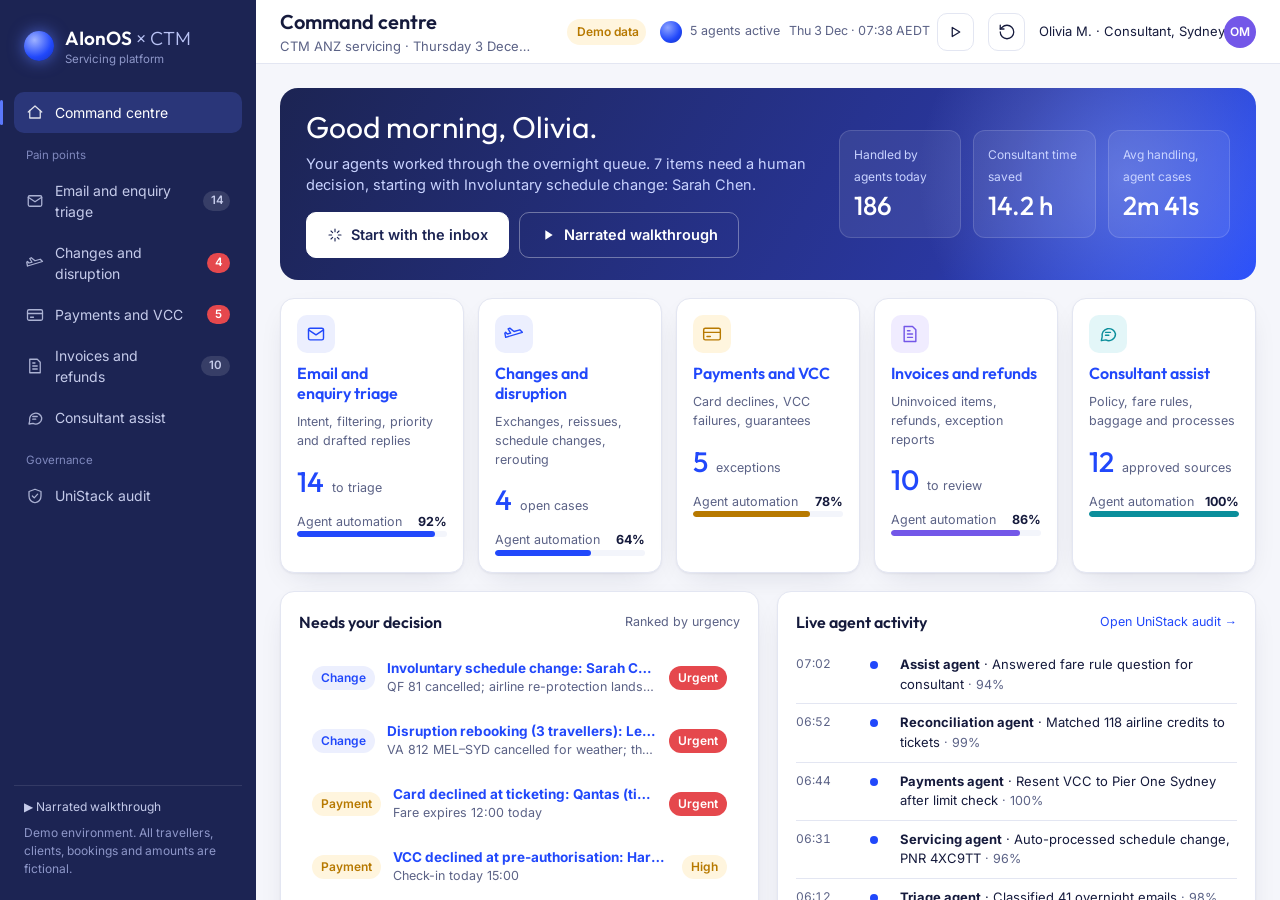
==== commit 8faf8b3b: "Build CTM servicing platform covering all five pain points Static, offline-capable demo platform wit" ====
--- a/index.html
+++ b/index.html
@@ -3,508 +3,42 @@
 <head>
 <meta charset="utf-8">
 <meta name="viewport" content="width=device-width,initial-scale=1">
-<title>AIonOS × CTM Servicing Agent</title>
-<link rel="preconnect" href="https://fonts.googleapis.com">
-<link href="https://fonts.googleapis.com/css2?family=Outfit:wght@300;400;500;600;700&family=Inter:wght@400;500;600&family=JetBrains+Mono:wght@400;500&display=swap" rel="stylesheet">
-<style>
-/* VOICE: calm, precise, premium enterprise product; few hues, lots of air
-   IDEA: a real CTM servicing desk where an agent quietly does the work, narrated like a keynote demo
-   PICTURE: the app itself, plus one trip timeline that shows the missed meeting and the fix
-   COLOUR and TYPE: AIonOS navy #1C2453 and signal blue #2148FB on white; Outfit for titles, Inter for UI, JetBrains Mono for PNRs
-   LAYOUT: navy top bar with stage stepper, app window centre, caption bar with progress at the foot */
-:root{color-scheme:light dark;
---navy:#1C2453;--blue:#2148FB;--blue2:#5B78FC;--mist:#ECEFFE;
---bg:light-dark(#F3F5FB,#0B1029);--card:light-dark(#FFFFFF,#151B3E);--ink:light-dark(#151A3C,#E8EBFA);
---muted:light-dark(#5B6286,#9DA5CB);--line:light-dark(#E3E6F2,#283062);--soft:light-dark(#F2F4FC,#1B2249);
---tint:light-dark(#ECEFFE,#1E2A6B);--red:#E5484D;--redt:light-dark(#FDECEC,#3A1A26);--amber:#B77900;--ambert:light-dark(#FFF5DE,#3A2E12);
---green:#13955D;--greent:light-dark(#E5F6EE,#123428);--violet:#7357E8;--violett:light-dark(#F0ECFF,#2A2154);--teal:#0B8E9B;--tealt:light-dark(#E3F6F8,#0F3238);
---shadow:0 1px 2px rgba(20,26,60,.06),0 12px 32px -12px rgba(20,26,60,.18)}
-:root[data-theme=light]{color-scheme:light}:root[data-theme=dark]{color-scheme:dark}
-*{box-sizing:border-box;min-width:0}
-html,body{height:100%}
-body{margin:0;background:var(--bg);color:var(--ink);font:15px/1.5 Inter,system-ui,sans-serif;overflow:hidden;display:grid;grid-template-rows:60px minmax(0,1fr) auto}
-.noanim *{transition:none!important;animation:none!important}
-button{font:inherit;cursor:pointer;color:inherit}
-button:focus-visible,[tabindex]:focus-visible{outline:2px solid var(--blue2);outline-offset:2px}
-h1,h2,h3{font-family:Outfit,Inter,sans-serif;font-weight:500;margin:0;text-wrap:balance}
-.mono{font-family:"JetBrains Mono",ui-monospace,monospace}
-/* top bar */
-.top{background:var(--navy);color:#fff;display:flex;align-items:center;gap:16px;padding:0 16px}
-.brand{font-family:Outfit;font-size:19px;font-weight:600;white-space:nowrap;letter-spacing:.2px}
-.brand span{font-weight:300;opacity:.75}
-.stepper{flex:1;display:flex;justify-content:center;gap:4px;overflow:hidden}
-.stg{background:none;border:0;color:#AEB5DA;padding:7px 12px;border-radius:999px;font-size:13.5px;display:flex;align-items:center;gap:7px;white-space:nowrap;min-height:36px}
-.stg i{width:8px;height:8px;border-radius:50%;background:#4A5394;flex:none;transition:.3s}
-.stg.done i{background:var(--blue2)}.stg.on{background:rgba(255,255,255,.1);color:#fff}.stg.on i{background:#fff;box-shadow:0 0 0 4px rgba(91,120,252,.45)}
-.ctrls{display:flex;gap:6px}
-.cb{width:40px;height:40px;border-radius:10px;border:1px solid rgba(255,255,255,.16);background:rgba(255,255,255,.06);display:grid;place-items:center;color:#fff}
-.cb:hover{background:rgba(255,255,255,.14)}.cb svg{width:18px;height:18px}.cb.off{opacity:.45}
-.cb.play{background:var(--blue);border-color:var(--blue)}
-/* stage */
-main{position:relative;overflow:hidden;padding:18px clamp(12px,2vw,28px)}
-.app{position:absolute;inset:18px clamp(12px,2vw,28px);background:var(--card);border:1px solid var(--line);border-radius:16px;box-shadow:var(--shadow);display:grid;grid-template-rows:52px minmax(0,1fr);overflow:hidden;transition:opacity .5s,transform .5s}
-.app.hide{opacity:0;transform:scale(.985);pointer-events:none}
-.abar{display:flex;align-items:center;gap:14px;padding:0 18px;border-bottom:1px solid var(--line)}
-.abar b{font-family:Outfit;font-weight:600;font-size:16px}
-.pill{font-size:12px;padding:3px 9px;border-radius:999px;background:var(--tint);color:var(--blue);font-weight:600;white-space:nowrap}
-.abar .sp{flex:1}
-.who{display:flex;align-items:center;gap:8px;font-size:13px;color:var(--muted);white-space:nowrap}
-.av{width:30px;height:30px;border-radius:50%;display:grid;place-items:center;font-size:12px;font-weight:600;color:#fff;background:var(--slate,#4A5175);flex:none}
-.abody{position:relative;overflow:hidden}
-.view{position:absolute;inset:0;overflow:auto;padding:18px;opacity:0;transform:translateY(10px);transition:opacity .45s,transform .45s;pointer-events:none}
-.view.on{opacity:1;transform:none;pointer-events:auto}
-.full{position:absolute;inset:0;opacity:0;pointer-events:none;transition:opacity .6s;background:var(--navy);color:#fff;overflow:auto}
-.full.on{opacity:1;pointer-events:auto}
-/* cards & common */
-.card{background:var(--card);border:1px solid var(--line);border-radius:14px;padding:16px}
-.ct{font-family:Outfit;font-size:15px;font-weight:600;margin:0 0 10px;display:flex;align-items:center;gap:8px}
-.ct small{font-family:Inter;font-weight:400;color:var(--muted);font-size:12.5px;margin-left:auto}
-.lbl{font-size:12.5px;color:var(--muted)}
-.rise{opacity:0;transform:translateY(8px);transition:opacity .45s,transform .45s}
-.rise.in{opacity:1;transform:none}
-.chip{font-size:12px;font-weight:600;padding:3px 9px;border-radius:999px;white-space:nowrap;display:inline-flex;align-items:center;gap:5px}
-.c-chg{background:var(--tint);color:var(--blue)}.c-pay{background:var(--ambert);color:var(--amber)}.c-fin{background:var(--violett);color:var(--violet)}.c-kb{background:var(--tealt);color:var(--teal)}.c-none{background:var(--soft);color:var(--muted)}
-.p-Urgent{background:var(--red);color:#fff}.p-High{background:var(--ambert);color:var(--amber)}.p-Normal{background:var(--soft);color:var(--ink)}.p-Low{background:var(--soft);color:var(--muted)}
-@media (prefers-color-scheme:dark){:root:not([data-theme=light]) .c-chg{color:#9FB2FF}}
-:root[data-theme=dark] .c-chg{color:#9FB2FF}
-/* triage */
-.tri{display:grid;grid-template-columns:minmax(0,1fr) 300px;gap:18px;min-height:100%}
-.stats{display:grid;grid-template-columns:repeat(4,minmax(0,1fr));gap:10px;margin-bottom:14px}
-.stat{background:var(--soft);border-radius:12px;padding:10px 14px}
-.stat b{display:block;font-family:Outfit;font-size:28px;font-weight:500;line-height:1.1}
-.stat.hl{background:var(--blue);color:#fff}.stat.hl .lbl{color:#DCE3FF}
-.list{position:relative}
-.mail{position:absolute;left:0;right:0;height:58px;display:grid;grid-template-columns:34px minmax(0,1fr) auto;gap:12px;align-items:center;padding:0 12px;border-radius:10px;border:1px solid transparent;transition:transform .7s cubic-bezier(.2,.8,.2,1),opacity .5s,background .4s,border-color .4s}
-.mail:hover{background:var(--soft)}
-.mail .t1{display:flex;gap:8px;align-items:baseline;font-size:14px}.mail .t1 b{font-weight:600;white-space:nowrap;overflow:hidden;text-overflow:ellipsis}
-.mail .t1 time{margin-left:auto;color:var(--muted);font-size:12px;flex:none}
-.mail .t2{font-size:13px;color:var(--muted);white-space:nowrap;overflow:hidden;text-overflow:ellipsis}
-.mail .t2 em{font-style:normal;color:var(--ink)}
-.mail .tags{display:flex;gap:6px;align-items:center}
-.mail .tags .chip{opacity:0;transform:scale(.8);transition:.35s}
-.mail.tagged .tags .ci,.mail.ranked .tags .cp{opacity:1;transform:none}
-.mail.scan{background:var(--tint)}
-.mail.muted{opacity:.45}.mail.gone{opacity:0}
-.mail.top1{border-color:var(--red);background:var(--redt)}
-.mergetag{display:none;font-size:11.5px;color:var(--muted)}.mail.hasmerge .mergetag{display:inline}
-.grp{position:absolute;left:12px;right:12px;height:30px;display:flex;align-items:center;font-size:12.5px;color:var(--muted);border-top:1px dashed var(--line);opacity:0;transition:opacity .5s,transform .7s}
-.grp.in{opacity:1}
-.log{display:flex;flex-direction:column;gap:8px}
-.li{display:grid;grid-template-columns:20px minmax(0,1fr);gap:8px;font-size:13px;opacity:0;transform:translateX(8px);transition:.4s}
-.li.in{opacity:1;transform:none}
-.ok{width:18px;height:18px;border-radius:50%;background:var(--greent);color:var(--green);display:grid;place-items:center;font-size:11px;font-weight:700;margin-top:1px}
-.ok.run{background:none;border:2px solid var(--tint);border-top-color:var(--blue);animation:spin .8s linear infinite;color:transparent}
-.ok.warn{background:var(--ambert);color:var(--amber)}.ok.bad{background:var(--redt);color:var(--red)}
-@keyframes spin{to{transform:rotate(360deg)}}
-.li small{display:block;color:var(--muted);font-size:12px}
-.agent-h{display:flex;align-items:center;gap:10px;margin-bottom:12px}
-.orb{width:30px;height:30px;border-radius:50%;background:radial-gradient(circle at 35% 30%,#8EA4FF,var(--blue) 60%,#1530B8);box-shadow:0 0 0 0 rgba(33,72,251,.4);animation:pulse 2.4s infinite;flex:none}
-@keyframes pulse{70%{box-shadow:0 0 0 10px rgba(33,72,251,0)}100%{box-shadow:0 0 0 0 rgba(33,72,251,0)}}
-/* case */
-.case{display:grid;grid-template-columns:minmax(0,.9fr) minmax(0,1.35fr) minmax(0,1fr);gap:16px}
-.col{display:flex;flex-direction:column;gap:16px}
-.em h3{font-size:17px;line-height:1.3;margin:6px 0 10px}
-.em p{margin:0 0 9px;font-size:14px}
-.em .from{display:flex;gap:10px;align-items:center;font-size:13px}
-mark{background:light-dark(#FFF0B8,#5A4A12);color:inherit;border-radius:3px;padding:0 2px;transition:background .6s}
-mark.off{background:transparent}
-.pnr{background:#0F1533;color:#CFD6FF;border-radius:10px;padding:12px 14px;font-size:12px;line-height:1.7;overflow-x:auto;white-space:pre;min-height:170px}
-.pnr span{display:block;opacity:0;transition:opacity .25s}.pnr span.in{opacity:1}
-.pnr .x{color:#FF8A8E}.pnr .k{color:#9FE3B8}.pnr .h{color:#8D96C7}
-.fig{position:relative;height:240px}.fig>svg{position:absolute;inset:0;width:100%;height:100%;overflow:visible}
-.tl-bar{transition:opacity .5s}
-.callout{display:flex;gap:10px;align-items:flex-start;background:var(--redt);border-radius:10px;padding:10px 12px;font-size:13.5px}
-.callout b{color:var(--red)}
-.kv{display:grid;grid-template-columns:auto minmax(0,1fr);gap:4px 12px;font-size:13px}.kv dt{color:var(--muted)}.kv dd{margin:0}
-.rule{display:grid;grid-template-columns:20px minmax(0,1fr) auto;gap:8px;align-items:start;padding:8px 0;border-top:1px solid var(--line);font-size:13.5px;opacity:.25;transition:opacity .4s}
-.rule:first-of-type{border-top:0}.rule.in{opacity:1}
-.rule .r{font-size:12px;font-weight:600;white-space:nowrap}
-/* decide */
-.dec{display:grid;grid-template-columns:minmax(0,1fr);gap:16px}
-.opts{display:grid;grid-template-columns:repeat(3,minmax(0,1fr));gap:14px}
-.opt{position:relative;border:1px solid var(--line);border-radius:14px;padding:16px;background:var(--card);transition:opacity .5s,transform .5s,border-color .4s,box-shadow .4s}
-.opt.best{border:2px solid var(--blue);box-shadow:0 10px 30px -14px rgba(33,72,251,.55)}
-.opt .rk{position:absolute;top:-11px;left:14px;font-size:11.5px;font-weight:600;padding:2px 10px;border-radius:999px;background:var(--blue);color:#fff}
-.opt .rk.g{background:var(--soft);color:var(--muted);border:1px solid var(--line)}
-.opt h3{font-size:20px;display:flex;align-items:baseline;gap:8px}.opt h3 small{font-family:Inter;font-size:12.5px;color:var(--muted);font-weight:400}
-.times{display:flex;align-items:center;gap:10px;margin:8px 0 12px;font-family:Outfit;font-size:22px;white-space:nowrap}
-.times i{flex:1;height:1px;background:var(--line);position:relative;min-width:20px}
-.times i::after{content:"";position:absolute;right:0;top:-3px;border:3.5px solid transparent;border-left:6px solid var(--muted)}
-.times small{display:block;font-family:Inter;font-size:11.5px;color:var(--muted)}
-.facts{display:grid;gap:6px;font-size:13px}
-.facts div{display:flex;justify-content:space-between;gap:10px}.facts span:first-child{color:var(--muted)}
-.facts .g{color:var(--green);font-weight:600}.facts .a{color:var(--amber);font-weight:600}
-.why{margin-top:10px;padding-top:10px;border-top:1px solid var(--line);font-size:12.5px;color:var(--muted)}
-.approve{display:flex;align-items:center;gap:14px;flex-wrap:wrap;border-radius:14px;padding:14px 16px;background:var(--soft)}
-.approve .txt{flex:1;min-width:220px;font-size:14px}
-.btn{min-height:44px;padding:0 18px;border-radius:10px;border:1px solid var(--line);background:var(--card);font-weight:600;font-size:14px;white-space:nowrap}
-.btn.pri{background:var(--blue);border-color:var(--blue);color:#fff}
-.btn.pri:hover{background:#1638D8}
-.btn.done{background:var(--green);border-color:var(--green)}
-/* execute */
-.exe{display:grid;grid-template-columns:minmax(0,1fr) minmax(0,1fr);gap:16px}
-.task{display:grid;grid-template-columns:22px minmax(0,1fr);gap:10px;padding:10px 0;border-top:1px solid var(--line);opacity:.3;transition:opacity .4s}
-.task:first-of-type{border-top:0}.task.in{opacity:1}
-.task b{font-weight:600;font-size:14px}.task small{display:block;color:var(--muted);font-size:12.5px}
-.term{background:#0F1533;color:#B9C3F5;border-radius:10px;padding:12px 14px;font-size:12px;line-height:1.7;min-height:120px;white-space:pre-wrap}
-.term .p{color:#6E7BC4}
-.tabs{display:flex;gap:6px;margin-bottom:12px}
-.tab{min-height:36px;padding:0 14px;border-radius:999px;border:1px solid var(--line);background:none;font-size:13px}
-.tab.on{background:var(--ink);color:var(--card);border-color:var(--ink)}
-.msg{font-size:14px;line-height:1.6}.msg p{margin:0 0 10px}
-.wa{max-width:360px;background:light-dark(#E7F8E9,#173A24);border-radius:12px 12px 12px 4px;padding:10px 12px;font-size:14px;line-height:1.5}
-.wa small{display:block;text-align:right;color:var(--muted);font-size:11px}
-.flight{display:grid;grid-template-columns:repeat(3,auto);justify-content:start;gap:4px 22px;background:var(--soft);border-radius:10px;padding:10px 14px;margin:6px 0 12px;font-size:13px}
-.flight b{font-family:Outfit;font-size:16px;font-weight:600}
-/* audit */
-.aud{display:grid;grid-template-columns:minmax(0,1fr) 290px;gap:16px}
-.tiles{display:grid;grid-template-columns:repeat(5,minmax(0,1fr));gap:10px;margin-bottom:16px}
-.tile{background:var(--soft);border-radius:12px;padding:10px 14px}.tile b{display:block;font-family:Outfit;font-size:24px;font-weight:500;white-space:nowrap}
-table{width:100%;border-collapse:collapse;font-size:13px}
-th{text-align:left;font-weight:500;color:var(--muted);font-size:12px;padding:6px 8px;border-bottom:1px solid var(--line)}
-td{padding:8px;border-bottom:1px solid var(--line);vertical-align:top}
-td.n,th.n{text-align:right;white-space:nowrap;font-variant-numeric:tabular-nums}
-td.tm{white-space:nowrap;font-variant-numeric:tabular-nums;color:var(--muted)}
-tbody tr{opacity:0;transition:opacity .35s}tbody tr.in{opacity:1}
-tr.human td{background:var(--greent)}
-.act{display:inline-flex;align-items:center;gap:6px;white-space:nowrap}
-.dot{width:7px;height:7px;border-radius:50%;background:var(--blue);flex:none}.human .dot{background:var(--green)}
-.pass dl{display:grid;grid-template-columns:auto minmax(0,1fr);gap:6px 12px;font-size:13px;margin:0}.pass dt{color:var(--muted)}.pass dd{margin:0;text-align:right}
-.rb{display:flex;gap:8px;margin-top:14px;flex-wrap:wrap}
-.rbnote{font-size:12.5px;color:var(--muted);margin-top:10px;min-height:18px}
-/* intro & impact */
-.hero{min-height:100%;display:grid;align-content:center;gap:28px;padding:clamp(24px,5vw,64px) clamp(20px,6vw,90px);max-width:1240px;margin:0 auto}
-.hero h1{font-size:clamp(34px,4.6vw,56px);line-height:1.05;font-weight:400;max-width:15ch}
-.hero p.lead{font-size:18px;color:#C5CBEA;max-width:58ch;margin:0}
-.eyb{color:#9FB0FF;font-size:14px}
-.flow{display:grid;grid-template-columns:repeat(5,auto);align-items:center;justify-content:start;gap:14px}
-.node{display:flex;align-items:center;gap:12px;background:rgba(255,255,255,.06);border:1px solid rgba(255,255,255,.14);border-radius:14px;padding:14px 18px;transition:.5s}
-.node svg{width:26px;height:26px;flex:none}
-.node b{display:block;font-family:Outfit;font-weight:500;font-size:17px}.node small{color:#AEB5DA;font-size:12.5px}
-.node.lit{background:var(--blue);border-color:var(--blue2);box-shadow:0 12px 40px -10px rgba(33,72,251,.8)}
-.wire{width:52px;height:2px;background:rgba(255,255,255,.18);position:relative;overflow:hidden}
-.wire::after{content:"";position:absolute;inset:0;background:var(--blue2);transform:translateX(-100%);transition:transform .8s}
-.wire.lit::after{transform:none}
-.cta{display:flex;gap:12px;flex-wrap:wrap}
-.btn.big{min-height:52px;padding:0 24px;font-size:16px;border-radius:12px}
-.btn.ghost{background:transparent;color:#fff;border-color:rgba(255,255,255,.3)}
-.fine{font-size:13px;color:#9098C4}
-.imp{display:grid;grid-template-columns:minmax(0,1.15fr) minmax(0,1fr);gap:clamp(20px,4vw,56px);align-items:start}
-.cmp{display:grid;gap:18px;margin-top:8px}
-.cmp .row{display:grid;gap:6px}.cmp .row div:first-child{display:flex;justify-content:space-between;font-size:14px;color:#C5CBEA}
-.cmp .row b{font-family:Outfit;font-size:26px;font-weight:500;color:#fff}
-.track{height:14px;border-radius:999px;background:rgba(255,255,255,.08);overflow:hidden}
-.fill{height:100%;width:0;border-radius:999px;background:#7C86B8;transition:width 1.4s cubic-bezier(.2,.8,.2,1)}
-.fill.b{background:linear-gradient(90deg,var(--blue),var(--blue2))}
-.proof{display:grid;gap:12px}
-.pc{background:rgba(255,255,255,.06);border:1px solid rgba(255,255,255,.12);border-radius:14px;padding:16px 18px}
-.pc b{font-family:Outfit;font-size:34px;font-weight:500;display:block;line-height:1.1}
-.pc span{color:#C5CBEA;font-size:14px}
-.pains{display:flex;flex-wrap:wrap;gap:8px;margin-top:4px}
-.pains span{font-size:13px;padding:6px 12px;border-radius:999px;border:1px solid rgba(255,255,255,.2);color:#C5CBEA}
-.pains span.y{background:rgba(91,120,252,.22);border-color:var(--blue2);color:#fff}
-.closecard{background:#fff;color:var(--navy);border-radius:16px;padding:20px 22px}
-.closecard h2{font-size:26px;line-height:1.15;margin-bottom:6px}
-.closecard p{margin:0;color:#4A5175}
-/* caption bar */
-.cap{background:var(--card);border-top:1px solid var(--line);position:relative;padding:14px clamp(14px,2vw,28px);display:grid;grid-template-columns:auto minmax(0,1fr) auto;gap:18px;align-items:center;min-height:78px}
-.cap.hidecap .ctext{visibility:hidden}
-.prog{position:absolute;left:0;right:0;top:-1px;height:3px;background:var(--line)}
-.prog i{position:absolute;left:0;top:0;bottom:0;background:var(--blue);transition:width .25s linear}
-.sn{font-size:12.5px;color:var(--muted);white-space:nowrap}
-.ctext{font-size:16px;line-height:1.5;max-width:110ch;transition:opacity .3s}
-.wave{display:flex;gap:3px;align-items:center;height:22px}
-.wave i{width:3px;border-radius:2px;background:var(--blue);height:6px}
-.speaking .wave i{animation:wv 1s ease-in-out infinite}
-.wave i:nth-child(2){animation-delay:.15s}.wave i:nth-child(3){animation-delay:.3s}.wave i:nth-child(4){animation-delay:.45s}
-@keyframes wv{50%{height:20px}}
-.note{font-size:12px;color:var(--muted);white-space:nowrap}
-/* cursor */
-.cur{position:fixed;left:0;top:0;width:22px;height:22px;z-index:50;pointer-events:none;opacity:0;transition:transform 1s cubic-bezier(.3,.7,.2,1),opacity .3s}
-.cur.on{opacity:1}
-.cur::after{content:"";position:absolute;left:-14px;top:-14px;width:28px;height:28px;border-radius:50%;background:rgba(33,72,251,.35);transform:scale(0);opacity:0}
-.cur.click::after{animation:rip .6s}
-@keyframes rip{0%{transform:scale(.2);opacity:1}100%{transform:scale(1.8);opacity:0}}
-@media (max-width:1100px){.case{grid-template-columns:minmax(0,1fr) minmax(0,1fr)}.case .col:last-child{grid-column:1/-1}.tri,.aud{grid-template-columns:minmax(0,1fr)}.tiles{grid-template-columns:repeat(3,minmax(0,1fr))}}
-@media (max-width:900px){.stg span{display:none}.stg{padding:7px 9px}.opts,.exe,.imp{grid-template-columns:minmax(0,1fr)}.who span{display:none}.note{display:none}.cap{grid-template-columns:minmax(0,1fr) auto}.sn{display:none}}
-@media (max-width:640px){body{overflow:auto;height:auto;min-height:100%;grid-template-rows:auto minmax(640px,1fr) auto}.top{flex-wrap:wrap;padding:10px 12px}.stepper{order:3;flex-basis:100%;justify-content:flex-start;overflow-x:auto}.case{grid-template-columns:minmax(0,1fr)}.stats{grid-template-columns:repeat(2,minmax(0,1fr))}.tiles{grid-template-columns:repeat(2,minmax(0,1fr))}.mail .t2,.mail .cp,.mail .mergetag,.mail .t1 time{display:none!important}.em .from{flex-wrap:wrap}.flow{grid-template-columns:minmax(0,1fr)}.wire{width:2px;height:22px;margin-left:30px}.ctext{font-size:15px}.abar .pill{display:none}}
-@media (prefers-reduced-motion:reduce){*{transition-duration:.01ms!important;animation:none!important}}
-</style>
+<title>CTM Servicing Platform · powered by AIonOS</title>
+<link rel="stylesheet" href="assets/css/app.css">
 </head>
 <body>
-<header class="top">
-  <div class="brand">AIonOS <span>× CTM</span></div>
-  <nav class="stepper" id="stepper" aria-label="Demo stages"></nav>
-  <div class="ctrls">
-    <button class="cb" id="bPrev" aria-label="Previous step" title="Previous (←)"><svg viewBox="0 0 24 24" fill="none" stroke="currentColor" stroke-width="2"><path d="M15 6l-6 6 6 6"/></svg></button>
-    <button class="cb play" id="bPlay" aria-label="Play" title="Play / pause (space)"><svg viewBox="0 0 24 24" fill="currentColor" id="icPlay"><path d="M8 5v14l11-7z"/></svg></button>
-    <button class="cb" id="bNext" aria-label="Next step" title="Next (→)"><svg viewBox="0 0 24 24" fill="none" stroke="currentColor" stroke-width="2"><path d="M9 6l6 6-6 6"/></svg></button>
-    <button class="cb" id="bVoice" aria-label="Voice on" title="Voice (M)"><svg viewBox="0 0 24 24" fill="none" stroke="currentColor" stroke-width="2"><path d="M4 9v6h4l5 4V5L8 9z"/><path id="vw" d="M16.5 8.5a5 5 0 010 7M19 6a8.5 8.5 0 010 12"/></svg></button>
-    <button class="cb" id="bCap" aria-label="Captions on" title="Captions (C)"><svg viewBox="0 0 24 24" fill="none" stroke="currentColor" stroke-width="2"><rect x="3" y="5" width="18" height="14" rx="3"/><path d="M10 10.5a2 2 0 10 0 3M17 10.5a2 2 0 10 0 3"/></svg></button>
+<aside class="side" aria-label="Main navigation">
+  <div class="brand"><div class="mark"></div><div><b>AIonOS</b> <span>× CTM</span><small>Servicing platform</small></div></div>
+  <nav id="nav"></nav>
+  <div class="sp"></div>
+  <div class="sidefoot">
+    <a href="walkthrough/">▶ Narrated walkthrough</a>
+    <span>Demo environment. All travellers, clients, bookings and amounts are fictional.</span>
   </div>
-</header>
-
-<main id="main">
-  <!-- INTRO -->
-  <section class="full on" id="v-intro">
-    <div class="hero">
-      <div class="eyb">Demo prepared for CTM · Changes, exchanges and disruption handling</div>
-      <h1>From inbox to reissued ticket, with a consultant in control</h1>
-      <p class="lead">Follow one Qantas schedule change through the AIonOS servicing agent: email triage, fare rules, travel policy, one-click approval, reissue on Amadeus and a full audit trail.</p>
-      <div class="flow" id="flow">
-        <div class="node"><svg viewBox="0 0 24 24" fill="none" stroke="currentColor" stroke-width="1.6"><rect x="3" y="5" width="18" height="14" rx="2"/><path d="M3 7l9 6 9-6"/></svg><div><b>Triage</b><small>12 emails, read and ranked</small></div></div>
-        <div class="wire"></div>
-        <div class="node"><svg viewBox="0 0 24 24" fill="none" stroke="currentColor" stroke-width="1.6"><circle cx="12" cy="12" r="8"/><path d="M8.5 12.5l2.5 2.5 4.5-5"/></svg><div><b>Decide</b><small>Fare rules and policy applied</small></div></div>
-        <div class="wire"></div>
-        <div class="node"><svg viewBox="0 0 24 24" fill="none" stroke="currentColor" stroke-width="1.6"><path d="M3 12h4l3-7 4 14 3-7h4"/></svg><div><b>Execute and assure</b><small>Reissued, replied, logged</small></div></div>
-      </div>
-      <div class="cta" id="cta">
-        <button class="btn pri big" id="bStart">Start narrated demo</button>
-        <button class="btn big ghost" id="bSelf">Explore at my own pace</button>
-      </div>
-      <div class="fine">About 4 minutes with narration. Use ← → to step, space to pause. Illustrative data: traveller, client and booking details are fictional.</div>
-    </div>
-  </section>
-
-  <!-- APP -->
-  <section class="app hide" id="app">
-    <div class="abar">
-      <b>CTM Servicing Desk</b><span class="pill">AIonOS agent active</span><span class="sp"></span>
-      <div class="who"><span>Olivia M. · Consultant, Sydney</span><div class="av" style="background:#7357E8">OM</div></div>
-    </div>
-    <div class="abody">
-      <div class="view" id="v-triage"></div>
-      <div class="view" id="v-case"></div>
-      <div class="view" id="v-decide"></div>
-      <div class="view" id="v-execute"></div>
-      <div class="view" id="v-audit"></div>
-    </div>
-  </section>
-
-  <!-- IMPACT -->
-  <section class="full" id="v-impact"></section>
-</main>
-
-<footer class="cap" id="cap">
-  <div class="prog"><i id="progAll"></i></div>
-  <div class="wave" aria-hidden="true"><i></i><i></i><i></i><i></i></div>
-  <div class="ctext" id="ctext" aria-live="polite">Press Start to begin the narrated demo.</div>
-  <div><div class="sn" id="sn"></div><div class="note">Illustrative data</div></div>
-</footer>
-<div class="cur" id="cur"><svg viewBox="0 0 24 24" width="22" height="22"><path d="M4 2l15 9-6.5 1.5L16 20l-3 1.5-3.4-7.4L4 18z" fill="#fff" stroke="#1C2453" stroke-width="1.4" stroke-linejoin="round"/></svg></div>
-
-<script>
-{
-const STEPS=[{"id": "s0", "scene": "intro", "dur": 19.75, "text": "Welcome. This is the AIonOS servicing agent, running on a typical CTM servicing desk. Over the next few minutes, we'll follow one everyday problem, an airline schedule change, from the moment it lands in the inbox to a reissued ticket. With a consultant in control at every decision."}, {"id": "s1", "scene": "triage", "dur": 11.19, "text": "It's early on Thursday morning, and the shared servicing inbox has filled up overnight. Before a consultant opens a single email, the agent has already read every one of them."}, {"id": "s2", "scene": "triage", "dur": 15.84, "text": "Each message is classified by intent. Schedule changes. Exchanges. A refund enquiry. A virtual card decline from a hotel. And a handful that need no action at all: newsletters, auto-replies, and confirmations."}, {"id": "s3", "scene": "triage", "dur": 19.45, "text": "Non-actionable mail is filtered out, and a duplicate airline notification is merged into the traveller's own request. What remains is ranked by urgency, using departure time, traveller profile, and risk to the trip. Twelve emails become seven cases, and the most urgent one is at the top."}, {"id": "s4", "scene": "case", "dur": 13.78, "text": "Let's open it. Sarah Chen, a finance director at one of CTM's corporate clients, has been moved by Qantas onto tomorrow's flight. She has a nine a.m. meeting in Singapore that she will now miss."}, {"id": "s5", "scene": "case", "dur": 13.8, "text": "The agent retrieves her booking from Amadeus and reads the schedule change. Her flight this morning has been cancelled, and the airline's automatic re-protection lands her in Singapore eight hours after her meeting begins."}, {"id": "s6", "scene": "case", "dur": 14.93, "text": "Next, the fare rules. Because the airline made the change, this is an involuntary change. The agent finds the Qantas waiver, confirms that change fees don't apply, and checks which partner airlines the ticket can be endorsed to."}, {"id": "s7", "scene": "case", "dur": 13.07, "text": "Then, the client's travel policy. Qantas is the preferred carrier. Business class is allowed on flights over six hours. And any extra cost above five hundred dollars needs a manager's approval."}, {"id": "s8", "scene": "decide", "dur": 14.42, "text": "With all of that in hand, the agent searches for alternatives, and ranks three options that still get Sarah to Singapore tonight. Each one shows the arrival time, the cost, its policy status, and the reason for its ranking."}, {"id": "s9", "scene": "decide", "dur": 12.47, "text": "This is where the consultant steps in. Instead of twenty-odd minutes of reading, searching, and calculating, they review one clear recommendation, with the reasoning laid out. One click, to approve."}, {"id": "s10", "scene": "execute", "dur": 11.98, "text": "The agent then does the work. It cancels the old segment, books the new flight, reissues the ticket under the airline waiver, updates the booking record, and flags the change for invoicing."}, {"id": "s11", "scene": "execute", "dur": 7.82, "text": "It also drafts a reply to Sarah, in plain language, with her new flight and seat, ready to send by email or WhatsApp."}, {"id": "s12", "scene": "audit", "dur": 22.91, "text": "Every step is recorded in UniStack. Each action carries a timestamp, the data it used, the model behind the decision, its confidence, and its cost. The consultant's approval is captured, and the whole change can be rolled back with one click. This is how CTM can show that every automated action is transparent, explainable, and reversible."}, {"id": "s13", "scene": "impact", "dur": 20.05, "text": "The result. A case that typically takes a consultant around twenty-five minutes is resolved in under four, with a single human decision. And this isn't new for us. Our ticket reissue automation on Amadeus delivers more than ninety-three percent recommendation accuracy, with twenty-two percent faster resolutions."}, {"id": "s14", "scene": "impact", "dur": 9.64, "text": "So, pick the one flow that matters most to CTM, and we'll prove it on your own data in six to eight weeks, with no commercial commitment. Thank you."}];
-const STAGES=[["triage","Triage"],["case","Case"],["decide","Decide"],["execute","Execute"],["audit","Audit"],["impact","Impact"]];
-const $=s=>document.querySelector(s), $$=s=>[...document.querySelectorAll(s)];
-const MAILS=[
-{id:"m1",from:"Sarah Chen",org:"Halcyon Resources",subj:"URGENT: Qantas moved my flight, meeting in Singapore 9am tomorrow",prev:"Hi team, I just got a text from Qantas saying QF 81 today is cancelled…",time:"06:58",intent:"Schedule change",cls:"chg",pri:"Urgent",rank:1,col:"#E5484D"},
-{id:"m2",from:"Harbourview Hotel Singapore",subj:"Payment declined: virtual card for reservation HV-55821",prev:"The virtual card provided for arrival 3 Dec was declined at pre-authorisation…",time:"06:41",intent:"VCC exception",cls:"pay",pri:"High",rank:2,col:"#B77900"},
-{id:"m3",from:"Amadeus queue 8",subj:"Schedule change: PNR 7KQ2LM, QF 81 03DEC cancelled",prev:"SC notification. Segment 2 UN, replacement segment TK…",time:"06:30",intent:"Schedule change",cls:"chg",merged:1,col:"#4A5175"},
-{id:"m4",from:"James O'Neill",org:"Brightline Engineering",subj:"Can I move my Auckland return to Friday?",prev:"Meetings wrapped early, could I fly back Friday instead of Sunday…",time:"06:22",intent:"Exchange request",cls:"chg",pri:"Normal",rank:3,col:"#2148FB"},
-{id:"m5",from:"Mark Feldman",subj:"Automatic reply: Trip approval",prev:"I am out of the office until Monday 7 December…",time:"06:15",intent:"Auto-reply",cls:"none",filt:1,col:"#8A90B0"},
-{id:"m6",from:"Priya Raman",org:"Northgate Health",subj:"Refund status for my cancelled London trip",prev:"Following up on the refund for my cancelled October trip to London…",time:"05:54",intent:"Refund enquiry",cls:"fin",pri:"Normal",rank:4,col:"#7357E8"},
-{id:"m7",from:"Airline partner news",subj:"December fares and lounge updates",prev:"This month: new lounge openings and partner offers…",time:"05:30",intent:"Newsletter",cls:"none",filt:1,col:"#8A90B0"},
-{id:"m8",from:"Accounts payable",org:"Halcyon Resources",subj:"November transactions missing from invoice",prev:"Three trips from November don't appear on this month's statement…",time:"05:12",intent:"Reconciliation",cls:"fin",pri:"Normal",rank:5,col:"#7357E8"},
-{id:"m9",from:"Daniel Ruiz",org:"Brightline Engineering",subj:"Baggage allowance on my Singapore flight?",prev:"Am I allowed two checked bags on my economy fare…",time:"04:47",intent:"Policy & baggage",cls:"kb",pri:"Low",rank:6,col:"#0B8E9B"},
-{id:"m10",from:"Harbourview Hotel Singapore",subj:"Booking confirmed: HV-55907",prev:"We are pleased to confirm your reservation for 8 December…",time:"04:20",intent:"Confirmation",cls:"none",filt:1,col:"#8A90B0"},
-{id:"m11",from:"Emma Walsh",org:"Northgate Health",subj:"Do I need a visa for Japan in January?",prev:"I'm travelling to Tokyo for a conference next month…",time:"03:58",intent:"Travel advisory",cls:"kb",pri:"Low",rank:7,col:"#0B8E9B"},
-{id:"m12",from:"Events team",subj:"Webinar invitation: travel trends 2027",prev:"Join us for our quarterly travel trends webinar…",time:"02:30",intent:"Newsletter",cls:"none",filt:1,col:"#8A90B0"}];
-const ini=n=>n.split(/\s+/).map(w=>w[0]).slice(0,2).join("").toUpperCase();
-
-/* ---------- views ---------- */
-const V={};
-V.triage=()=>`<div class="tri"><div>
- <div class="stats">
-  <div class="stat"><span class="lbl">Received overnight</span><b id="kR">0</b></div>
-  <div class="stat"><span class="lbl">Filtered, no action</span><b id="kF">0</b></div>
-  <div class="stat"><span class="lbl">Duplicates merged</span><b id="kM">0</b></div>
-  <div class="stat hl"><span class="lbl">Cases to work</span><b id="kC">0</b></div></div>
- <div class="ct">Shared servicing inbox <small>servicing.anz@ · Thu 3 Dec, 07:38 AEDT</small></div>
- <div class="list" id="list">${MAILS.map(m=>`<div class="mail rise" id="r-${m.id}"><div class="av" style="background:${m.col}">${ini(m.from)}</div>
-  <div><div class="t1"><b>${m.from}${m.org?` <span class="lbl">· ${m.org}</span>`:""}</b><time>${m.time}</time></div><div class="t2"><em>${m.subj}</em> · ${m.prev}</div></div>
-  <div class="tags"><span class="mergetag">+1 merged</span><span class="chip ci c-${m.cls}">${m.intent}</span>${m.pri?`<span class="chip cp p-${m.pri}">${m.pri}</span>`:""}</div></div>`).join("")}
-  <div class="grp" id="gF">Filtered: 4 emails need no action, filed automatically</div></div>
+</aside>
+<div class="wrap">
+  <header class="top">
+    <div><h1 id="title">Command centre</h1><div class="crumb" id="crumb"></div></div>
+    <div class="sp"></div>
+    <span class="envpill">Demo data</span>
+    <span class="agentpill"><span class="orb"></span>5 agents active</span>
+    <span class="clock" id="clock"></span>
+    <button class="iconbtn" id="bSpeed" title="Agent speed"></button>
+    <button class="iconbtn" id="bReset" title="Reset demo"></button>
+    <div class="who"><span>Olivia M. · Consultant, Sydney</span><div class="av" style="background:#7357E8">OM</div></div>
+  </header>
+  <main id="main"></main>
 </div>
-<aside class="card" style="align-self:start"><div class="agent-h"><div class="orb"></div><div><b style="font-family:Outfit;font-weight:600">Servicing agent</b><div class="lbl">Reading the inbox</div></div></div>
- <div class="log" id="tlog"></div></aside></div>`;
-
-V.case=()=>`<div class="case">
- <div class="col"><div class="card em rise" id="em"><div class="from"><div class="av" style="background:#E5484D">SC</div><div><b>Sarah Chen</b><div class="lbl">Finance Director, Halcyon Resources · 06:58</div></div><span class="chip p-Urgent" style="margin-left:auto">Urgent</span></div>
-  <h3>URGENT: Qantas moved my flight, meeting in Singapore 9am tomorrow</h3>
-  <p>Hi team,</p><p>I just got a text from Qantas saying <mark class="off" id="mk1">QF 81 today is cancelled</mark> and they've put me on <mark class="off" id="mk2">tomorrow's flight</mark>. I have a <mark class="off" id="mk3">board meeting in Singapore at 9am tomorrow</mark> that I can't miss.</p><p>Can you get me there tonight? Happy to fly any time today.</p><p>Thanks, Sarah</p></div>
-  <div class="card rise" id="cust"><div class="ct">Traveller profile</div><dl class="kv"><dt>Client</dt><dd>Halcyon Resources</dd><dt>Profile</dt><dd>Executive, business class eligible</dd><dt>Loyalty</dt><dd>Qantas Platinum</dd><dt>Seat</dt><dd>Window, forward cabin</dd></dl></div></div>
- <div class="col"><div class="card rise" id="pnrc"><div class="ct">Booking 7KQ2LM <small>Amadeus · retrieved 07:38:06</small></div>
-  <div class="pnr mono" id="pnr"></div></div>
-  <div class="card rise" id="tlc"><div class="ct">Trip timeline <small>Singapore time (SGT)</small></div><div class="fig" id="tl1" style="height:150px"><svg></svg></div>
-  <div class="callout rise" id="conf"><span class="ok bad">!</span><div><b>Conflict:</b> re-protected flight lands 17:00 on 4 Dec, 8 hours after the 09:00 meeting starts.</div></div></div></div>
- <div class="col"><div class="card"><div class="agent-h"><div class="orb"></div><div><b style="font-family:Outfit;font-weight:600">Agent reasoning</b><div class="lbl">Case CS-1042</div></div></div><div class="log" id="clog"></div></div>
-  <div class="card rise" id="fare"><div class="ct">Fare rules <small>ZOWAU1 · Business</small></div>
-   <div class="rule" id="f1"><span class="ok">✓</span><div>Change initiated by airline: involuntary</div><span class="r" style="color:var(--green)">Waiver applies</span></div>
-   <div class="rule" id="f2"><span class="ok">✓</span><div>Voluntary change fee A$450 <small class="lbl">· not charged under waiver</small></div><span class="r">A$0</span></div>
-   <div class="rule" id="f3"><span class="ok">✓</span><div>Endorsable to oneworld partners on same day</div><span class="r">QF, BA</span></div></div>
-  <div class="card rise" id="pol"><div class="ct">Halcyon travel policy</div>
-   <div class="rule" id="p1"><span class="ok">✓</span><div>Preferred carrier</div><span class="r">Qantas</span></div>
-   <div class="rule" id="p2"><span class="ok">✓</span><div>Business class on flights over 6 hours <small class="lbl">· SYD–SIN 8h 15m</small></div><span class="r">Allowed</span></div>
-   <div class="rule" id="p3"><span class="ok warn">!</span><div>Extra cost over A$500 needs manager approval</div><span class="r" style="color:var(--amber)">Rule</span></div></div></div></div>`;
-
-const OPTS=[
- {k:"A",fl:"QF 1",cr:"Qantas · Business",d:"16:20",a:"21:35",cost:"A$0",costc:"g",costn:"same ticket, waiver",pol:"Compliant",polc:"g",seat:"3A window",why:"Preferred carrier, no extra cost, keeps her Platinum earn. Lands 11h 25m before the meeting.",best:1},
- {k:"B",fl:"BA 16",cr:"British Airways · Business",d:"17:15",a:"22:30",cost:"A$0",costc:"g",costn:"endorsed under waiver",pol:"Compliant",polc:"g",seat:"Aisle only",why:"oneworld partner, endorsable at no cost. Later arrival and not the preferred carrier."},
- {k:"C",fl:"SQ 222",cr:"Singapore Airlines · Business",d:"15:50",a:"21:05",cost:"+A$1,180",costc:"a",costn:"new ticket",pol:"Needs approval",polc:"a",seat:"11A window",why:"Earliest arrival, but needs a new ticket over the A$500 limit and manager approval."}];
-V.decide=()=>`<div class="dec">
- <div class="card rise" id="tlc2"><div class="ct">Options that still make the 09:00 meeting <small>Singapore time (SGT) · departures shown in Sydney time on cards</small></div><div class="fig" id="tl2" style="height:250px"><svg></svg></div></div>
- <div class="opts">${OPTS.map((o,i)=>`<div class="opt rise ${o.best?"best":""}" id="o${i}"><span class="rk ${o.best?"":"g"}">${o.best?"Recommended":"Option "+o.k}</span>
-  <h3>${o.fl} <small>${o.cr}</small></h3>
-  <div class="times"><div>${o.d}<small>SYD · Thu 3 Dec</small></div><i></i><div>${o.a}<small>SIN · same day</small></div></div>
-  <div class="facts"><div><span>Fare difference</span><span class="${o.costc}">${o.cost}</span></div><div><span>Basis</span><span>${o.costn}</span></div><div><span>Travel policy</span><span class="${o.polc}">${o.pol}</span></div><div><span>Seat</span><span>${o.seat}</span></div></div>
-  <div class="why">${o.why}</div></div>`).join("")}</div>
- <div class="approve rise" id="apr"><div class="av" style="background:#7357E8">OM</div><div class="txt" id="aprTxt"><b>Consultant review.</b> Agent recommends Option A: QF 1 tonight, A$0 under the Qantas waiver, policy compliant. Confidence 94%.</div>
-  <button class="btn">Choose another</button><button class="btn">Escalate</button><button class="btn pri" id="bApprove">Approve and reissue</button></div></div>`;
-
-const TASKS=[["Cancel QF 81 · 03 Dec","Segment 2 removed, re-protected QF 81 04 Dec released","XE2,3"],["Book QF 1 · Business · 03 Dec","SYD 16:20 → SIN 21:35, confirmed HK1","SS1J1 · QF1 03DEC SYDSIN"],["Reissue ticket under waiver","081-2457739102 → 081-2457739288 · A$0 collected","FXQ/WVR-QFSC · TTP/RT"],["Assign seat 3A","Window, forward cabin, per profile","ST/3A/P1"],["Update booking record","Remarks added, schedule change queue cleared","RM*SC RESOLVED CS-1042 · QE8"],["Flag change for invoicing","Mid-office updated, A$0 change, no service fee per contract","MID-OFFICE · INV-FLAG"]];
-V.execute=()=>`<div class="exe"><div class="card"><div class="ct">Executing approved plan <small>Approved by Olivia M. · 07:40:47</small></div>
- ${TASKS.map((t,i)=>`<div class="task" id="t${i}"><span class="ok run">✓</span><div><b>${t[0]}</b><small>${t[1]}</small></div></div>`).join("")}
- <div class="term mono" id="term" style="margin-top:12px"></div></div>
- <div class="card rise" id="reply"><div class="ct">Reply to Sarah <small>Drafted by agent · ready to send</small></div>
-  <div class="tabs"><button class="tab on" data-ch="mail">Email</button><button class="tab" data-ch="wa">WhatsApp</button></div>
-  <div id="chMail" class="msg"><p><b>Subject:</b> You're on QF 1 to Singapore tonight</p><p>Hi Sarah,</p><p>Qantas cancelled QF 81 this morning, so we've moved you to tonight's flight. You'll land well before your 9am meeting.</p>
-   <div class="flight"><div><span class="lbl">Flight</span><br><b>QF 1</b></div><div><span class="lbl">Sydney</span><br><b>16:20</b></div><div><span class="lbl">Singapore</span><br><b>21:35</b></div><div><span class="lbl">Cabin</span><br>Business</div><div><span class="lbl">Seat</span><br>3A window</div><div><span class="lbl">Cost to Halcyon</span><br>A$0</div></div>
-   <p>Your new e-ticket is 081-2457739288 and your hotel has been told about the later arrival. Reply here if you need anything else.</p><p>Kind regards,<br>Olivia, CTM</p></div>
-  <div id="chWa" hidden><div class="wa">Hi Sarah, it's Olivia from CTM. Qantas cancelled QF 81, so you're now on <b>QF 1 tonight</b>: SYD 16:20 → SIN 21:35, Business, seat 3A. No extra cost. New e-ticket 081-2457739288. Safe travels!<small>07:41 ✓✓</small></div></div>
-  <div style="display:flex;gap:8px;margin-top:14px;flex-wrap:wrap"><button class="btn pri" id="bSend">Send to Sarah</button><button class="btn">Edit</button></div><div class="rbnote" id="sendNote"></div></div></div>`;
-
-const AUD=[["07:38:02","Read 12 inbox emails","Intent classifier","98%","0.004"],["07:38:04","Classified: involuntary schedule change","Intent classifier","97%","0.001"],["07:38:04","Merged Amadeus SC notice into case","Rules engine","100%","—"],["07:38:06","Retrieved PNR 7KQ2LM","Amadeus API","—","—"],["07:38:09","Detected meeting conflict (+8h 00m)","Reasoning LLM","99%","0.006"],["07:38:12","Applied Qantas schedule-change waiver","Fare rules RAG","96%","0.009"],["07:38:14","Checked Halcyon travel policy","Policy RAG","99%","0.005"],["07:38:21","Ranked 3 options","Reasoning LLM","94%","0.018"],["07:40:47","Approved option A","Olivia M., consultant","Human","—",1],["07:40:49","Reissued ticket 081-2457739288","Amadeus API","—","—"],["07:40:52","Drafted traveller reply","Reasoning LLM","95%","0.012"],["07:41:40","Flagged change for invoicing","Mid-office API","—","—"]];
-V.audit=()=>`<div class="aud"><div>
- <div class="ct" style="font-size:17px">UniStack · run trace for case CS-1042 <small>Every action logged, scored and costed</small></div>
- <div class="tiles"><div class="tile"><span class="lbl">End to end</span><b>3m 38s</b></div><div class="tile"><span class="lbl">Actions</span><b>12</b></div><div class="tile"><span class="lbl">Human decisions</span><b>1</b></div><div class="tile"><span class="lbl">Avg confidence</span><b>97%</b></div><div class="tile"><span class="lbl">Model cost</span><b>A$0.06</b></div></div>
- <div class="card" style="padding:6px 8px;overflow-x:auto"><table><thead><tr><th>Time</th><th>Action</th><th>Model or actor</th><th class="n">Confidence</th><th class="n">Cost A$</th></tr></thead>
- <tbody>${AUD.map(r=>`<tr class="${r[5]?"human":""}"><td class="tm">${r[0]}</td><td><span class="act"><span class="dot"></span>${r[1]}</span></td><td>${r[2]}</td><td class="n">${r[3]}</td><td class="n">${r[4]}</td></tr>`).join("")}</tbody></table></div></div>
- <aside style="display:flex;flex-direction:column;gap:16px"><div class="card pass rise" id="pass"><div class="ct">AI passport</div><dl><dt>Agent</dt><dd>Servicing agent v2.3</dd><dt>Owner</dt><dd>CTM ANZ servicing</dd><dt>Models</dt><dd>Model-agnostic, via AI gateway</dd><dt>Last evaluation</dt><dd>27 Nov 2026</dd><dt>Data stays in</dt><dd>Australia</dd><dt>Autonomy</dt><dd>Human approves changes</dd></dl></div>
- <div class="card rise" id="rbc"><div class="ct">Reversible by design</div><div class="lbl" style="font-size:13.5px">Roll back restores the original booking and ticket, and keeps the full record.</div>
-  <div class="rb"><button class="btn" id="bReplay">Replay run</button><button class="btn" id="bRoll">Roll back change</button></div><div class="rbnote" id="rbNote"></div></div></aside></div>`;
-
-V.impact=()=>`<div class="hero"><div class="eyb">What this means for cost per transaction</div>
- <div class="imp"><div><h1 style="max-width:18ch;margin-bottom:26px">One schedule change: about 25 minutes of work, now under 4</h1>
-  <div class="cmp"><div class="row"><div><span>Consultant handling today, typical</span><b>~25 min</b></div><div class="track"><div class="fill" id="b1"></div></div></div>
-  <div class="row"><div><span>With the AIonOS servicing agent</span><b>3m 38s</b></div><div class="track"><div class="fill b" id="b2"></div></div></div>
-  <div class="row"><div><span>Human effort</span><b>1 decision</b></div></div></div>
-  <p class="fine" style="margin-top:14px">Timings are indicative for this scenario; CTM-specific baselines are set in the proof of concept.</p></div>
- <div class="proof"><div class="pc rise" id="pr1"><b>93%+</b><span>recommendation accuracy, with 22% faster resolutions: AIonOS ticket reissue automation for Amadeus</span></div>
-  <div class="pc rise" id="pr2"><b>30%</b><span>operational cost saving in customer operations for a leading global GDS</span></div>
-  <div class="closecard rise" id="close"><h2>Pick one flow. We'll prove it on your data in 6–8 weeks.</h2><p>No commercial commitment, measured on outcomes CTM defines.</p>
-   <div class="pains" style="margin-top:12px">${["Changes and disruption","Email triage","Consultant assist","Payment and VCC exceptions","Invoice and refund reconciliation"].map((p,i)=>`<span class="${i<3?"y":""}" style="${i<3?"color:#1C2453;background:#ECEFFE;border-color:#2148FB":"color:#4A5175;border-color:#C9CDE2"}">${i<3?"✓ ":""}${p}</span>`).join("")}</div></div></div></div></div>`;
-
-/* ---------- timeline picture ---------- */
-const T0=4,T1=44; // hours from 3 Dec 00:00 SGT
-const hh=h=>{const d=h>=24?"4 Dec ":"";const x=h%24;return d+String(Math.floor(x)).padStart(2,"0")+":"+String(Math.round((x%1)*60)).padStart(2,"0")};
-function drawTL(box,rows,show){const s=box.querySelector("svg"),W=box.clientWidth,H=box.clientHeight;if(!W)return;
- const L=W<560?70:118,R=W<560?44:84,top=26,bot=26,X=h=>L+(h-T0)/(T1-T0)*(W-L-R),rh=Math.min(40,(H-top-bot)/rows.length);
- const ink=getComputedStyle(document.body).color;let g="";
- (W<560?[12,24,36]:[6,12,18,24,30,36,42]).forEach(h=>{g+=`<line x1="${X(h)}" x2="${X(h)}" y1="${top-6}" y2="${H-bot}" stroke="currentColor" stroke-opacity=".09"/><text x="${X(h)}" y="${H-8}" font-size="11" text-anchor="middle" fill="currentColor" fill-opacity=".55">${h===24?"4 Dec":(h%24)+":00"}</text>`});
- g+=`<text x="${X(24)}" y="13" font-size="11" text-anchor="middle" fill="currentColor" fill-opacity=".55">midnight</text>`;
- g+=`<line x1="${X(4.7)}" x2="${X(4.7)}" y1="${top-6}" y2="${H-bot}" stroke="#2148FB" stroke-dasharray="3 3"/><text x="${X(4.7)+4}" y="${top-10}" font-size="11" fill="#2148FB">now</text>`;
- rows.forEach((r,i)=>{const y=top+i*rh+rh/2,o=show>i?1:0;
-  g+=`<g class="tl-bar" opacity="${o}"><text x="${L-10}" y="${y+4}" font-size="${W<560?11:12.5}" text-anchor="end" fill="currentColor" font-weight="${r.b?600:400}">${r.n}</text>
-  <rect x="${X(r.d)}" y="${y-8}" width="${Math.max(4,X(r.a)-X(r.d))}" height="16" rx="8" fill="${r.c}" fill-opacity="${r.x?.35:1}"/>
-  ${r.x?`<line x1="${X(r.d)}" x2="${X(r.a)}" y1="${y}" y2="${y}" stroke="${ink}" stroke-width="1.5"/>`:""}
-  <text x="${X(r.a)+6}" y="${y+4}" font-size="11.5" fill="currentColor" fill-opacity=".75">${W<560?"":"lands "}${hh(r.a)}${r.x?" · cancelled":""}</text></g>`});
- g+=`<line x1="${X(33)}" x2="${X(33)}" y1="${top-6}" y2="${H-bot}" stroke="#E9A23B" stroke-width="2.5"/><rect x="${X(33)-48}" y="2" width="96" height="18" rx="9" fill="#E9A23B"/><text x="${X(33)}" y="15" font-size="11" text-anchor="middle" fill="#1C2453" font-weight="600">Meeting 09:00</text>`;
- s.setAttribute("viewBox",`0 0 ${W} ${H}`);s.innerHTML=g}
-const R1=[{n:"QF 81 today",d:8.75,a:17,c:"#8A90B0",x:1},{n:"Re-protected",d:32.75,a:41,c:"#E5484D",b:1}];
-const R2=[{n:"Re-protected",d:32.75,a:41,c:"#E5484D"},{n:"A · QF 1",d:13.33,a:21.58,c:"#2148FB",b:1},{n:"B · BA 16",d:14.25,a:22.5,c:"#8EA0F0"},{n:"C · SQ 222",d:12.83,a:21.08,c:"#B9A6FF"}];
-const tl={};function tlSet(id,rows,n){tl[id]={rows,n};const b=document.getElementById(id);if(b)drawTL(b,rows,n)}
-const ro=new ResizeObserver(()=>{for(const k in tl){const b=document.getElementById(k);if(b)drawTL(b,tl[k].rows,tl[k].n)}});
-
-/* ---------- step effects ---------- */
-let INST=false,timers=[],dur=10,cur=-1,scene=null;
-function at(f,fn){if(INST){fn();return}const o={fn};o.id=setTimeout(()=>{timers=timers.filter(t=>t!==o);fn()},f*dur*1000);timers.push(o)}
-function flush(){const t=timers;timers=[];t.forEach(o=>{clearTimeout(o.id);o.fn()})}
-function clearT(){timers.forEach(o=>clearTimeout(o.id));timers=[]}
-const show=sel=>{const e=$(sel);if(!e)return;e.classList.add("in");e.scrollIntoView({block:"nearest",behavior:INST?"auto":"smooth"})};
-const add=(sel,c="in")=>{const e=typeof sel==="string"?$(sel):sel;e&&e.classList.add(c)};
-function count(id,to){const e=document.getElementById(id);if(!e)return;if(INST){e.textContent=to;return}const from=+e.textContent||0,t0=performance.now();const tick=n=>{const p=Math.min(1,(n-t0)/700);e.textContent=Math.round(from+(to-from)*p);if(p<1)requestAnimationFrame(tick)};requestAnimationFrame(tick)}
-function logTo(id,html,sub,kind=""){const l=document.getElementById(id);if(!l)return;const d=document.createElement("div");d.className="li";d.innerHTML=`<span class="ok ${kind}">${kind==="bad"||kind==="warn"?"!":"✓"}</span><div>${html}${sub?`<small>${sub}</small>`:""}</div>`;l.appendChild(d);INST?d.classList.add("in"):requestAnimationFrame(()=>requestAnimationFrame(()=>d.classList.add("in")))}
-const H=58;
-function layout(sorted){const list=$("#list");if(!list)return;let y=0;
- if(!sorted){MAILS.forEach((m,i)=>{$("#r-"+m.id).style.transform=`translateY(${i*H}px)`});list.style.height=MAILS.length*H+"px";$("#gF").style.transform=`translateY(${MAILS.length*H}px)`;return}
- const act=MAILS.filter(m=>m.rank).sort((a,b)=>a.rank-b.rank);
- act.forEach(m=>{$("#r-"+m.id).style.transform=`translateY(${y}px)`;if(m.id==="m1")$("#r-m3").style.transform=`translateY(${y}px) scale(.97)`;y+=H});
- $("#gF").style.transform=`translateY(${y+6}px)`;y+=42;
- MAILS.filter(m=>m.filt).forEach(m=>{$("#r-"+m.id).style.transform=`translateY(${y}px)`;y+=H});list.style.height=y+"px"}
-const PNR=[["h","RP/SYDCT2100/SYDCT2100        AA/SU  02DEC26/2214Z   7KQ2LM"],["","  1.CHEN/SARAH MS"],["x","  2  QF  81 J 03DEC 4 SYDSIN UN1  1145 1700  *SC CANCELLED"],["k","  3  QF  81 J 04DEC 5 SYDSIN TK1  1145 1700  *RE-PROTECTED"],["","  4 AP SYD CTM SERVICING - A"],["","  5 TK OK02DEC/SYDCT2100"],["","  6 FA PAX 081-2457739102/ETQF/AUD4280.00/02DEC26"],["","  7 RM *POLICY HALCYON-EXEC *CC HALCYON FIN"]];
-const FX={
-s0(){const n=$$("#flow .node"),w=$$("#flow .wire");[0,1,2,3,4].forEach(i=>at(.12+i*.17,()=>{(i%2?w[(i-1)/2]:n[i/2]).classList.add("lit")}))},
-s1(){count("kR",0);MAILS.forEach((m,i)=>at(.05+i*.055,()=>add("#r-"+m.id)));at(.15,()=>logTo("tlog","Reading 12 emails","Shared ANZ servicing inbox"));at(.8,()=>{count("kR",12);logTo("tlog","Read 12 emails in 2.1 s","Body, attachments and booking references")})},
-s2(){MAILS.forEach((m,i)=>at(.05+i*.07,()=>{const r=$("#r-"+m.id);r.classList.add("tagged");r.classList.add("scan");setTimeout(()=>r.classList.remove("scan"),INST?0:500)}));at(.9,()=>logTo("tlog","Intent classified for 12 of 12","6 intents found, 4 need no action"))},
-s3(){at(.06,()=>{MAILS.filter(m=>m.filt).forEach(m=>add("#r-"+m.id,"muted"));count("kF",4);logTo("tlog","Filtered 4 non-actionable emails","Newsletters, auto-reply, confirmation filed to booking")});
- at(.26,()=>{add("#r-m3","gone");add("#r-m1","hasmerge");count("kM",1);logTo("tlog","Merged Amadeus notice into Sarah Chen's case","Same PNR 7KQ2LM")});
- at(.45,()=>{layout(true);add("#gF")});at(.62,()=>{MAILS.forEach(m=>add("#r-"+m.id,"ranked"));add("#r-m1","top1");count("kC",7);logTo("tlog","Ranked 7 cases by urgency","Departure time, traveller profile, trip risk")})},
-s4(){add("#em");at(.25,()=>{add("#cust");logTo("clog","Intent: involuntary schedule change","Confidence 97%")});at(.45,()=>{$("#mk1").classList.remove("off");$("#mk2").classList.remove("off")});at(.6,()=>logTo("clog","Traveller: Sarah Chen, Halcyon Resources","Executive profile, Qantas Platinum"));at(.75,()=>{$("#mk3").classList.remove("off");logTo("clog","Hard constraint: in Singapore before 09:00, 4 Dec","Taken from the email")})},
-s5(){add("#pnrc");const p=$("#pnr");PNR.forEach((l,i)=>at(.04+i*.05,()=>{const s=document.createElement("span");s.className=l[0];s.textContent=l[1]||" ";p.appendChild(s);INST?s.classList.add("in"):requestAnimationFrame(()=>s.classList.add("in"))}));
- at(.1,()=>logTo("clog","Booking retrieved from Amadeus","PNR 7KQ2LM, ticket 081-2457739102"));at(.42,()=>{add("#tlc");tlSet("tl1",R1,1)});at(.55,()=>tlSet("tl1",R1,2));at(.7,()=>{add("#conf");logTo("clog","Re-protection misses the meeting by 8 hours","Action needed today","bad")})},
-s6(){show("#fare");["#f1","#f2","#f3"].forEach((s,i)=>at(.2+i*.22,()=>add(s)));at(.3,()=>logTo("clog","Fare rules read: Qantas waiver applies","Involuntary change, no fee"))},
-s7(){show("#pol");["#p1","#p2","#p3"].forEach((s,i)=>at(.15+i*.25,()=>add(s)));at(.85,()=>logTo("clog","Policy checked: 2 pass, 1 approval rule","Searching for alternatives"))},
-s8(){add("#tlc2");tlSet("tl2",R2,1);[1,2,3].forEach(i=>at(.15+i*.12,()=>tlSet("tl2",R2,i+1)));[0,1,2].forEach(i=>at(.45+i*.13,()=>add("#o"+i)))},
-s9(){show("#apr");at(.72,()=>{playing?clickApprove():$("#bApprove").animate([{boxShadow:"0 0 0 0 rgba(33,72,251,.6)"},{boxShadow:"0 0 0 12px rgba(33,72,251,0)"}],{duration:1200,iterations:3})})},
-s10(){TASKS.forEach((t,i)=>at(.05+i*.14,()=>{const e=$("#t"+i);e.classList.add("in");const term=$("#term");term.innerHTML+=`<span class="p">› </span>${t[2]}\n`;setTimeout(()=>{e.querySelector(".ok").classList.remove("run")},INST?0:Math.min(900,dur*120))}))},
-s11(){add("#reply")},
-s12(){$$("#v-audit tbody tr").forEach((r,i)=>at(.04+i*.045,()=>r.classList.add("in")));at(.45,()=>add("#pass"));at(.68,()=>add("#rbc"))},
-s13(){at(.1,()=>{$("#b1").style.width="100%"});at(.3,()=>{$("#b2").style.width="14.5%"});at(.55,()=>add("#pr1"));at(.75,()=>add("#pr2"))},
-s14(){add("#pr1");add("#pr2");add("#close")}};
-
-function approved(){const b=$("#bApprove");if(!b||b.classList.contains("done"))return;b.classList.add("done");b.textContent="Approved ✓";$("#aprTxt").innerHTML="<b>Approved by Olivia M. at 07:40:47.</b> The agent is reissuing on Amadeus now."}
-function clickApprove(){const b=$("#bApprove"),c=$("#cur");if(!b)return;if(INST){approved();return}
- const r=b.getBoundingClientRect();c.style.transform=`translate(${innerWidth*.5}px,${innerHeight*.85}px)`;c.classList.add("on");
- requestAnimationFrame(()=>requestAnimationFrame(()=>{c.style.transform=`translate(${r.left+r.width/2}px,${r.top+r.height/2}px)`}));
- setTimeout(()=>{c.classList.remove("click");void c.offsetWidth;c.classList.add("click");approved()},1100);setTimeout(()=>c.classList.remove("on"),2000)}
-
-/* ---------- scene control ---------- */
-const appScenes=["triage","case","decide","execute","audit"];
-function showScene(sc){scene=sc;$("#v-intro").classList.toggle("on",sc==="intro");$("#v-impact").classList.toggle("on",sc==="impact");$("#app").classList.toggle("hide",!appScenes.includes(sc));
- appScenes.forEach(s=>$("#v-"+s).classList.toggle("on",s===sc));
- const si=STAGES.findIndex(s=>s[0]===sc);$$(".stg").forEach((b,i)=>{b.classList.toggle("on",i===si);b.classList.toggle("done",i<si)})}
-function build(sc){for(const k in tl)delete tl[k];if(sc==="intro"){$$("#flow .lit").forEach(e=>e.classList.remove("lit"));return}
- const v=$("#v-"+sc);v.innerHTML=V[sc]();v.scrollTop=0;if(sc==="triage")layout(false);
- v.querySelectorAll(".fig").forEach(f=>ro.observe(f));if(sc==="case")tlSet("tl1",R1,0);if(sc==="decide")tlSet("tl2",R2,0);bindScene(sc)}
-function bindScene(sc){if(sc==="decide")$("#bApprove").onclick=()=>{approved();if(cur===9){clearT();stopMedia();setTimeout(()=>go(10),900)}};
- if(sc==="execute"){$$(".tab").forEach(t=>t.onclick=()=>{$$(".tab").forEach(x=>x.classList.toggle("on",x===t));$("#chMail").hidden=t.dataset.ch!=="mail";$("#chWa").hidden=t.dataset.ch!=="wa"});$("#bSend").onclick=()=>{$("#sendNote").textContent="Demo only: in production this sends through CTM's email or WhatsApp channel and logs to the booking."}}
- if(sc==="audit"){$("#bRoll").onclick=()=>{$("#rbNote").textContent="Demo: roll back would restore QF 81 and ticket 081-2457739102, with a consultant confirm step."};$("#bReplay").onclick=()=>go(1)}}
-function instantly(f){INST=true;document.documentElement.classList.add("noanim");try{f()}finally{INST=false;requestAnimationFrame(()=>requestAnimationFrame(()=>document.documentElement.classList.remove("noanim")))}}
-
-let playing=false,voice=true,caps=true,started=false;const audio=new Audio();audio.preload="auto";let endT=null,progT=null,t0=0;
-function go(i){if(i<0||i>=STEPS.length)return;started=true;$("#cta").style.visibility="hidden";
- const st=STEPS[i],sc=st.scene;stopMedia();
- if(sc===scene&&i===cur+1)flush();else{clearT();build(sc);instantly(()=>{for(let j=STEPS.findIndex(s=>s.scene===sc);j<i;j++){dur=STEPS[j].dur;FX[STEPS[j].id]()}})}
- cur=i;showScene(sc);dur=st.dur;FX[st.id]();
- $("#ctext").textContent=st.text;$("#sn").textContent=`Step ${i+1} of ${STEPS.length}`;
- startMedia()}
-function stopMedia(){audio.pause();clearTimeout(endT);clearInterval(progT);$("#cap").classList.remove("speaking")}
-let doneFn=null;
-function startMedia(resume){const st=STEPS[cur];if(!resume)t0=performance.now();
- doneFn=()=>{stopMedia();setProg(1);if(playing){if(cur<STEPS.length-1)endT=setTimeout(()=>go(cur+1),650);else{playing=false;syncPlay()}}};
- progT=setInterval(()=>setProg(voice&&!audio.paused?audio.currentTime/st.dur:(performance.now()-t0)/1000/st.dur),200);
- if(voice&&playing){if(!resume||!audio.src.endsWith(`audio/${st.id}.mp3`))audio.src=`audio/${st.id}.mp3`;audio.onended=doneFn;$("#cap").classList.add("speaking");audio.play().catch(()=>{$("#cap").classList.remove("speaking");endT=setTimeout(doneFn,Math.max(.5,st.dur-(resume?audio.currentTime:0))*1000)})}
- else if(playing){endT=setTimeout(doneFn,Math.max(.5,st.dur-(performance.now()-t0)/1000)*1000)}}
-function setProg(p){$("#progAll").style.width=((cur+Math.min(1,Math.max(0,p)))/STEPS.length*100)+"%"}
-function syncPlay(){$("#bPlay").setAttribute("aria-label",playing?"Pause":"Play");$("#icPlay").innerHTML=playing?'<path d="M7 5h4v14H7zM13 5h4v14h-4z"/>':'<path d="M8 5v14l11-7z"/>'}
-function togglePlay(){if(!started){playing=true;syncPlay();go(0);return}
- playing=!playing;syncPlay();if(!playing){stopMedia();flush();pausedAt=performance.now()}else{if(cur>=STEPS.length-1&&audio.ended){go(0)}else if(voice&&audio.ended){go(cur+1)}else{t0+=performance.now()-pausedAt;startMedia(true)}}}
-let pausedAt=0;
-$("#bStart").onclick=()=>{playing=true;syncPlay();go(0)};
-$("#bSelf").onclick=()=>{playing=false;voice=false;syncVoice();syncPlay();go(1)};
-$("#bPlay").onclick=togglePlay;
-$("#bNext").onclick=()=>go(started?cur+1:0);$("#bPrev").onclick=()=>go(Math.max(0,cur-1));
-function syncVoice(){$("#bVoice").classList.toggle("off",!voice);$("#vw").style.display=voice?"":"none";$("#bVoice").setAttribute("aria-label",voice?"Voice on":"Voice off")}
-$("#bVoice").onclick=()=>{voice=!voice;syncVoice();if(!voice){audio.pause();$("#cap").classList.remove("speaking");if(playing){clearTimeout(endT);const left=Math.max(.5,STEPS[cur].dur-(performance.now()-t0)/1000);endT=setTimeout(()=>{if(playing)go(cur+1)},left*1000)}}else if(playing&&started)go(cur)};
-$("#bCap").onclick=()=>{caps=!caps;$("#cap").classList.toggle("hidecap",!caps);$("#bCap").classList.toggle("off",!caps)};
-$("#stepper").innerHTML=STAGES.map(s=>`<button class="stg" data-s="${s[0]}"><i></i><span>${s[1]}</span></button>`).join("");
-$$(".stg").forEach(b=>b.onclick=()=>go(STEPS.findIndex(s=>s.scene===b.dataset.s)));
-addEventListener("keydown",e=>{if(e.target.closest&&e.target.closest("input,textarea"))return;if(e.key==="ArrowRight"){e.preventDefault();$("#bNext").click()}else if(e.key==="ArrowLeft"){e.preventDefault();$("#bPrev").click()}else if(e.key===" "){e.preventDefault();togglePlay()}else if(e.key==="m"||e.key==="M")$("#bVoice").click();else if(e.key==="c"||e.key==="C")$("#bCap").click()});
-window.demo={go,flush};showScene("intro");syncVoice();
-STEPS.forEach(s=>{const a=new Audio();a.preload="auto";a.src=`audio/${s.id}.mp3`});
-}
-</script>
+<div class="toasts" id="toasts" aria-live="polite"></div>
+<script src="assets/js/data.js"></script>
+<script src="assets/js/core.js"></script>
+<script src="assets/js/home.js"></script>
+<script src="assets/js/inbox.js"></script>
+<script src="assets/js/changes.js"></script>
+<script src="assets/js/payments.js"></script>
+<script src="assets/js/recon.js"></script>
+<script src="assets/js/assist.js"></script>
+<script src="assets/js/audit.js"></script>
+<script>App.start()</script>
 </body>
 </html>
--- a/assets/css/app.css
+++ b/assets/css/app.css
@@ -0,0 +1,211 @@
+@font-face{font-family:Outfit;src:url(../fonts/outfit.woff2) format("woff2");font-weight:100 900;font-display:swap}
+@font-face{font-family:Inter;src:url(../fonts/inter.woff2) format("woff2");font-weight:100 900;font-display:swap}
+@font-face{font-family:"JetBrains Mono";src:url(../fonts/jbm.woff2) format("woff2");font-weight:100 900;font-display:swap}
+:root{--navy:#1C2453;--navy2:#141A45;--blue:#2148FB;--blue2:#5B78FC;--tint:#ECEFFE;--ink:#151A3C;--muted:#5B6286;--line:#E3E6F2;--soft:#F3F5FB;--bg:#F5F6FB;--card:#fff;
+--red:#E5484D;--redt:#FDECEC;--amber:#B77900;--ambert:#FFF5DE;--green:#13955D;--greent:#E5F6EE;--violet:#7357E8;--violett:#F0ECFF;--teal:#0B8E9B;--tealt:#E3F6F8;
+--shadow:0 1px 2px rgba(20,26,60,.05),0 10px 30px -14px rgba(20,26,60,.18);--r:14px}
+*{box-sizing:border-box;min-width:0}
+html,body{height:100%}
+body{margin:0;background:var(--bg);color:var(--ink);font:14.5px/1.5 Inter,system-ui,sans-serif;display:grid;grid-template-columns:256px minmax(0,1fr);overflow:hidden}
+button{font:inherit;color:inherit;cursor:pointer}
+input,textarea,select{font:inherit;color:inherit}
+a{color:var(--blue);text-decoration:none}
+h1,h2,h3{font-family:Outfit,Inter,sans-serif;font-weight:500;margin:0;text-wrap:balance}
+.mono{font-family:"JetBrains Mono",ui-monospace,monospace}
+:focus-visible{outline:2px solid var(--blue2);outline-offset:2px}
+/* sidebar */
+.side{background:var(--navy);color:#fff;display:flex;flex-direction:column;padding:18px 14px;gap:6px;overflow-y:auto}
+.brand{display:flex;align-items:center;gap:11px;padding:6px 10px 18px}
+.mark{width:30px;height:30px;border-radius:50%;background:radial-gradient(circle at 35% 30%,#9FB2FF,#2148FB 60%,#1430B5);box-shadow:0 0 16px rgba(91,120,252,.7);flex:none}
+.brand b{font-family:Outfit;font-size:19px;font-weight:600}.brand span{font-family:Outfit;font-size:19px;font-weight:300;color:#B9C3F5}
+.brand small{display:block;font-size:11.5px;color:#8E97C9;font-family:Inter;font-weight:400;margin-top:-2px}
+.navh{font-size:11.5px;color:#7F88BD;padding:14px 12px 6px}
+.nav{display:flex;align-items:center;gap:11px;padding:10px 12px;border-radius:10px;color:#C5CBEA;font-size:14px;position:relative}
+.nav svg{width:18px;height:18px;flex:none;opacity:.85}
+.nav:hover{background:rgba(255,255,255,.06);color:#fff}
+.nav.on{background:rgba(91,120,252,.22);color:#fff}
+.nav.on::before{content:"";position:absolute;left:-14px;top:8px;bottom:8px;width:3px;border-radius:2px;background:var(--blue2)}
+.nav .cnt{margin-left:auto;font-size:11.5px;font-weight:600;background:rgba(255,255,255,.12);border-radius:999px;padding:1px 8px}
+.nav .cnt.hot{background:var(--red);color:#fff}
+.side .sp{flex:1}
+.sidefoot{border-top:1px solid rgba(255,255,255,.1);padding:12px 10px 4px;font-size:12px;color:#8E97C9;display:grid;gap:8px}
+.sidefoot a{color:#C5CBEA}
+/* top */
+.wrap{display:grid;grid-template-rows:64px minmax(0,1fr);height:100vh}
+.top{display:flex;align-items:center;gap:14px;padding:0 24px;background:var(--card);border-bottom:1px solid var(--line)}
+.top h1{font-size:20px;font-weight:600;white-space:nowrap}
+.crumb{color:var(--muted);font-size:13px;white-space:nowrap;overflow:hidden;text-overflow:ellipsis}
+.top .sp{flex:1}
+.envpill{font-size:12px;padding:4px 10px;border-radius:999px;background:var(--ambert);color:var(--amber);font-weight:600;white-space:nowrap}
+.agentpill{display:flex;align-items:center;gap:8px;font-size:12.5px;color:var(--muted);white-space:nowrap}
+.orb{width:22px;height:22px;border-radius:50%;background:radial-gradient(circle at 35% 30%,#8EA4FF,var(--blue) 60%,#1530B8);animation:pulse 2.4s infinite;flex:none}
+@keyframes pulse{0%{box-shadow:0 0 0 0 rgba(33,72,251,.45)}70%{box-shadow:0 0 0 10px rgba(33,72,251,0)}100%{box-shadow:0 0 0 0 rgba(33,72,251,0)}}
+.clock{font-size:12.5px;color:var(--muted);white-space:nowrap;font-variant-numeric:tabular-nums}
+.who{display:flex;align-items:center;gap:9px;font-size:13px;white-space:nowrap}
+.av{width:32px;height:32px;border-radius:50%;display:grid;place-items:center;font-size:12px;font-weight:600;color:#fff;background:#4A5175;flex:none}
+.iconbtn{width:38px;height:38px;border-radius:10px;border:1px solid var(--line);background:var(--card);display:grid;place-items:center}
+.iconbtn:hover{background:var(--soft)}
+.iconbtn svg{width:18px;height:18px}
+main{overflow:auto;padding:24px}
+.page{max-width:1480px;margin:0 auto;display:grid;gap:18px}
+.fade-in{animation:fi .35s ease both}@keyframes fi{from{opacity:0;transform:translateY(6px)}to{opacity:1;transform:none}}
+/* primitives */
+.card{background:var(--card);border:1px solid var(--line);border-radius:var(--r);padding:18px;box-shadow:var(--shadow)}
+.card.flat{box-shadow:none}
+.ct{font-family:Outfit;font-size:16px;font-weight:600;margin:0 0 12px;display:flex;align-items:center;gap:10px}
+.ct small{font-family:Inter;font-weight:400;color:var(--muted);font-size:12.5px;margin-left:auto;text-align:right}
+.lbl{font-size:12.5px;color:var(--muted)}
+.muted{color:var(--muted)}
+.row{display:flex;align-items:center;gap:10px;flex-wrap:wrap}
+.grid2{display:grid;grid-template-columns:minmax(0,1fr) minmax(0,1fr);gap:18px}
+.grid3{display:grid;grid-template-columns:repeat(3,minmax(0,1fr));gap:18px}
+.chip{font-size:12px;font-weight:600;padding:3px 9px;border-radius:999px;white-space:nowrap;display:inline-flex;align-items:center;gap:5px;background:var(--soft);color:var(--ink)}
+.c-chg{background:var(--tint);color:var(--blue)}.c-pay{background:var(--ambert);color:var(--amber)}.c-fin{background:var(--violett);color:var(--violet)}.c-kb{background:var(--tealt);color:var(--teal)}.c-none{background:var(--soft);color:var(--muted)}
+.p-Urgent{background:var(--red);color:#fff}.p-High{background:var(--ambert);color:var(--amber)}.p-Normal{background:var(--soft);color:var(--ink)}.p-Low{background:var(--soft);color:var(--muted)}
+.s-ok{background:var(--greent);color:var(--green)}.s-warn{background:var(--ambert);color:var(--amber)}.s-bad{background:var(--redt);color:var(--red)}.s-info{background:var(--tint);color:var(--blue)}.s-mute{background:var(--soft);color:var(--muted)}
+.btn{min-height:40px;padding:0 16px;border-radius:10px;border:1px solid var(--line);background:var(--card);font-weight:600;font-size:13.5px;white-space:nowrap;display:inline-flex;align-items:center;gap:8px}
+.btn:hover{background:var(--soft)}
+.btn.pri{background:var(--blue);border-color:var(--blue);color:#fff}.btn.pri:hover{background:#1638D8}
+.btn.go{background:var(--green);border-color:var(--green);color:#fff}
+.btn.ghost{background:transparent}
+.btn:disabled{opacity:.5;cursor:default}
+.btn svg{width:16px;height:16px}
+.btn.lg{min-height:46px;padding:0 20px;font-size:14.5px}
+.tabs{display:flex;gap:6px;flex-wrap:wrap}
+.tab{min-height:36px;padding:0 14px;border-radius:999px;border:1px solid var(--line);background:var(--card);font-size:13px;display:inline-flex;align-items:center;gap:7px}
+a.tab{color:var(--ink)}
+.tab.on{background:var(--ink);color:#fff;border-color:var(--ink)}
+.tab .n{font-size:11.5px;opacity:.7}
+.tiles{display:grid;grid-template-columns:repeat(4,minmax(0,1fr));gap:14px}
+.tile{background:var(--card);border:1px solid var(--line);border-radius:var(--r);padding:14px 16px;box-shadow:var(--shadow)}
+.tile b{display:block;font-family:Outfit;font-size:30px;font-weight:500;line-height:1.15;font-variant-numeric:tabular-nums;white-space:nowrap}
+.tile .d{font-size:12.5px;margin-top:2px}.up{color:var(--green)}.down{color:var(--red)}
+.tile.hl{background:var(--blue);border-color:var(--blue);color:#fff}.tile.hl .lbl,.tile.hl .d{color:#DCE3FF}
+table{width:100%;border-collapse:collapse;font-size:13.5px}
+th{text-align:left;font-weight:500;color:var(--muted);font-size:12px;padding:8px 10px;border-bottom:1px solid var(--line);white-space:nowrap}
+td{padding:10px;border-bottom:1px solid var(--line);vertical-align:middle}
+tr.click{cursor:pointer}tr.click:hover td{background:var(--soft)}
+tr.sel td{background:var(--tint)}
+td.mono{white-space:nowrap}
+.sticky{position:sticky;top:0}
+td.n,th.n{text-align:right;white-space:nowrap;font-variant-numeric:tabular-nums}
+.tscroll{overflow-x:auto}
+.kv{display:grid;grid-template-columns:auto minmax(0,1fr);gap:6px 14px;font-size:13.5px;margin:0}.kv dt{color:var(--muted)}.kv dd{margin:0}
+.pnr{background:#0F1533;color:#CFD6FF;border-radius:10px;padding:12px 14px;font-size:12px;line-height:1.75;overflow-x:auto;white-space:pre}
+.pnr .x{color:#FF8A8E}.pnr .k{color:#9FE3B8}.pnr .h{color:#8D96C7}
+.term{background:#0F1533;color:#B9C3F5;border-radius:10px;padding:12px 14px;font-size:12px;line-height:1.75;white-space:pre-wrap;min-height:60px}
+.term .p{color:#6E7BC4}
+.callout{display:flex;gap:10px;align-items:flex-start;border-radius:10px;padding:10px 12px;font-size:13.5px}
+.callout.cb-bad{background:var(--redt)}.callout.cb-bad b{color:var(--red)}
+.callout.cb-info{background:var(--tint)}.callout.cb-info b{color:var(--blue)}
+.callout.cb-ok{background:var(--greent)}.callout.cb-ok b{color:var(--green)}
+.callout.cb-warn{background:var(--ambert)}.callout.cb-warn b{color:var(--amber)}
+/* step runner */
+.steps{display:flex;flex-direction:column}
+.st{display:grid;grid-template-columns:24px minmax(0,1fr) auto;gap:10px;padding:9px 0;border-top:1px solid var(--line);align-items:start;transition:opacity .3s}
+.st:first-child{border-top:0}
+.st.wait{opacity:.35}
+.st b{font-weight:600;font-size:13.5px}.st small{display:block;color:var(--muted);font-size:12.5px}
+.st .meta{font-size:11.5px;color:var(--muted);white-space:nowrap;text-align:right}
+.ok{width:20px;height:20px;border-radius:50%;background:var(--greent);color:var(--green);display:grid;place-items:center;font-size:11px;font-weight:700;margin-top:1px}
+.ok.run{background:none;border:2px solid var(--tint);border-top-color:var(--blue);animation:spin .8s linear infinite;color:transparent}
+.ok.warn{background:var(--ambert);color:var(--amber)}.ok.bad{background:var(--redt);color:var(--red)}.ok.idle{background:var(--soft);color:var(--muted)}
+@keyframes spin{to{transform:rotate(360deg)}}
+/* stage tracker */
+.stages{display:flex;gap:4px;flex-wrap:wrap}
+.stg{display:flex;align-items:center;gap:7px;font-size:12.5px;padding:6px 12px;border-radius:999px;background:var(--soft);color:var(--muted)}
+.stg i{width:7px;height:7px;border-radius:50%;background:#C9CDE2}
+.stg.done{color:var(--ink)}.stg.done i{background:var(--green)}
+.stg.on{background:var(--tint);color:var(--blue);font-weight:600}.stg.on i{background:var(--blue);box-shadow:0 0 0 3px rgba(33,72,251,.2)}
+/* list/detail */
+.ld{display:grid;grid-template-columns:minmax(320px,.8fr) minmax(0,1.6fr);gap:18px;align-items:start}
+.list{display:flex;flex-direction:column}
+.li{display:grid;grid-template-columns:34px minmax(0,1fr) auto;gap:12px;align-items:center;padding:11px 12px;border-radius:10px;border:1px solid transparent;cursor:pointer;transition:background .25s,border-color .25s,opacity .3s}
+.li:hover{background:var(--soft)}
+.li.sel{background:var(--tint);border-color:#C9D3FF}
+.li .t1{display:flex;gap:8px;align-items:baseline;font-size:13.5px}.li .t1 b{white-space:nowrap;overflow:hidden;text-overflow:ellipsis}
+.li .t1 time{margin-left:auto;color:var(--muted);font-size:12px;flex:none}
+.li .t2{font-size:12.5px;color:var(--muted);white-space:nowrap;overflow:hidden;text-overflow:ellipsis}
+.li .tg{display:flex;gap:5px;flex-direction:column;align-items:flex-end}
+.li.dim{opacity:.5}
+.li.scan{background:var(--tint)}
+.li.urgent{border-color:var(--red);background:var(--redt)}
+/* options */
+.opts{display:grid;grid-template-columns:repeat(auto-fit,minmax(250px,1fr));gap:14px}
+.opt{position:relative;border:1px solid var(--line);border-radius:14px;padding:16px;background:var(--card);cursor:pointer;transition:border-color .3s,box-shadow .3s}
+.opt:hover{border-color:#C9D3FF}
+.opt.best{border:2px solid var(--blue);box-shadow:0 10px 30px -14px rgba(33,72,251,.55)}
+.opt.chosen{border:2px solid var(--green);box-shadow:0 10px 30px -14px rgba(19,149,93,.5)}
+.opt .rk{position:absolute;top:-11px;left:14px;font-size:11.5px;font-weight:600;padding:2px 10px;border-radius:999px;background:var(--blue);color:#fff}
+.opt .rk.g{background:var(--soft);color:var(--muted);border:1px solid var(--line)}
+.opt h3{font-size:19px;display:flex;align-items:baseline;gap:8px;flex-wrap:wrap}.opt h3 small{font-family:Inter;font-size:12.5px;color:var(--muted);font-weight:400}
+.times{display:flex;align-items:center;gap:10px;margin:8px 0 12px;font-family:Outfit;font-size:21px;white-space:nowrap}
+.times i{flex:1;height:1px;background:var(--line);position:relative;min-width:20px}
+.times small{display:block;font-family:Inter;font-size:11.5px;color:var(--muted)}
+.facts{display:grid;gap:5px;font-size:13px}.facts div{display:flex;justify-content:space-between;gap:10px}.facts span:first-child{color:var(--muted)}
+.g{color:var(--green);font-weight:600}.a{color:var(--amber);font-weight:600}.r{color:var(--red);font-weight:600}
+.why{margin-top:10px;padding-top:10px;border-top:1px solid var(--line);font-size:12.5px;color:var(--muted)}
+.approve{display:flex;align-items:center;gap:14px;flex-wrap:wrap;border-radius:14px;padding:14px 16px;background:var(--soft)}
+.approve .txt{flex:1;min-width:240px;font-size:14px}
+.msg{font-size:14px;line-height:1.6;white-space:pre-wrap}
+.flight{display:grid;grid-template-columns:repeat(3,minmax(0,auto));justify-content:start;gap:6px 26px;background:var(--soft);border-radius:10px;padding:10px 14px;margin:10px 0;font-size:13px}
+.flight b{font-family:Outfit;font-size:16px;font-weight:600;display:block}
+.wa{max-width:420px;background:#E7F8E9;border-radius:12px 12px 12px 4px;padding:10px 12px;font-size:14px;line-height:1.5;white-space:pre-wrap}
+.fig{position:relative;height:170px}.fig svg{position:absolute;inset:0;width:100%;height:100%;overflow:visible}
+.hidden{display:none!important}
+.reveal{animation:fi .4s ease both}
+/* home */
+.pp{display:grid;grid-template-columns:repeat(5,minmax(0,1fr));gap:14px}
+.ppc{background:var(--card);border:1px solid var(--line);border-radius:var(--r);padding:16px;box-shadow:var(--shadow);display:flex;flex-direction:column;gap:10px;cursor:pointer;transition:transform .2s,box-shadow .2s}
+.ppc:hover{transform:translateY(-2px);box-shadow:0 16px 36px -18px rgba(20,26,60,.35)}
+.ppc .ic{width:38px;height:38px;border-radius:10px;display:grid;place-items:center}
+.ppc .ic svg{width:20px;height:20px}
+.ppc h3{font-size:16px;font-weight:600;line-height:1.25}
+.ppc .q{display:flex;align-items:baseline;gap:8px}.ppc .q b{font-family:Outfit;font-size:28px;font-weight:500}
+.ppc .bar{height:6px;border-radius:999px;background:var(--soft);overflow:hidden}.ppc .bar i{display:block;height:100%;background:var(--blue);border-radius:999px}
+.hero{background:linear-gradient(120deg,#1C2453,#2A37A0 70%,#2148FB);color:#fff;border-radius:18px;padding:22px 26px;display:grid;grid-template-columns:minmax(0,1.3fr) minmax(0,1fr);gap:24px;align-items:center;position:relative;overflow:hidden}
+.hero::after{content:"";position:absolute;right:-80px;top:-120px;width:420px;height:420px;border-radius:50%;background:radial-gradient(circle,rgba(142,164,255,.45),transparent 70%)}
+.hero h2{font-size:30px;font-weight:400;line-height:1.15}
+.hero p{color:#C9D3FF;margin:8px 0 0}
+.hero .hk{display:grid;grid-template-columns:repeat(3,minmax(0,1fr));gap:12px;position:relative;z-index:1}
+.hero .hk div{background:rgba(255,255,255,.08);border:1px solid rgba(255,255,255,.14);border-radius:12px;padding:12px 14px}
+.hero .hk b{display:block;font-family:Outfit;font-size:26px;font-weight:500}.hero .hk span{font-size:12px;color:#C9D3FF}
+.feed{display:flex;flex-direction:column}
+.fe{display:grid;grid-template-columns:64px 20px minmax(0,1fr);gap:10px;padding:9px 0;border-top:1px solid var(--line);font-size:13px;align-items:start}
+.fe:first-child{border-top:0}
+.fe time{color:var(--muted);font-variant-numeric:tabular-nums;font-size:12px}
+.dot{width:8px;height:8px;border-radius:50%;background:var(--blue);margin-top:6px}
+.dot.human{background:var(--green)}
+/* chat */
+.chat{display:grid;grid-template-rows:minmax(0,1fr) auto;height:calc(100vh - 64px - 48px - 70px);min-height:520px}
+.msgs{overflow-y:auto;display:flex;flex-direction:column;gap:16px;padding:6px 4px 16px}
+.bub{max-width:760px;border-radius:16px;padding:12px 16px;font-size:14.5px;line-height:1.55}
+.bub.me{align-self:flex-end;background:var(--blue);color:#fff;border-bottom-right-radius:4px}
+.bub.ai{align-self:flex-start;background:var(--card);border:1px solid var(--line);border-bottom-left-radius:4px;box-shadow:var(--shadow)}
+.bub.ai ul{margin:8px 0 0;padding-left:18px}
+.srcs{display:flex;gap:8px;flex-wrap:wrap;margin-top:12px}
+.src{font-size:12px;padding:5px 10px;border-radius:8px;background:var(--soft);border:1px solid var(--line)}
+.src b{font-weight:600}
+.ask{display:flex;gap:10px;padding-top:12px;border-top:1px solid var(--line)}
+.ask input{flex:1;min-height:48px;border:1px solid var(--line);border-radius:12px;padding:0 16px;font-size:15px;background:var(--card)}
+.sugg{display:flex;gap:8px;flex-wrap:wrap}
+.sugg button{font-size:13px;padding:8px 12px;border-radius:999px;border:1px solid var(--line);background:var(--card);text-align:left}
+.sugg button:hover{border-color:var(--blue2);color:var(--blue)}
+.typing{display:inline-flex;gap:4px}.typing i{width:6px;height:6px;border-radius:50%;background:var(--muted);animation:bl 1s infinite}.typing i:nth-child(2){animation-delay:.15s}.typing i:nth-child(3){animation-delay:.3s}
+@keyframes bl{50%{opacity:.25}}
+/* modal + toast */
+.modal{position:fixed;inset:0;background:rgba(12,17,45,.45);display:grid;place-items:center;z-index:40;padding:20px}
+.modal .box{background:var(--card);border-radius:16px;width:min(720px,100%);max-height:90vh;overflow:auto;padding:22px;box-shadow:0 30px 80px -20px rgba(0,0,0,.5)}
+.field{display:grid;gap:6px;margin-bottom:12px}.field label{font-size:12.5px;color:var(--muted)}
+.field input,.field textarea,.field select{border:1px solid var(--line);border-radius:10px;padding:10px 12px;font-size:14.5px;background:var(--card)}
+.field textarea{min-height:150px;resize:vertical}
+.toasts{position:fixed;right:20px;bottom:20px;display:flex;flex-direction:column;gap:10px;z-index:50}
+.toast{background:var(--navy);color:#fff;border-radius:12px;padding:12px 16px;font-size:13.5px;box-shadow:0 20px 40px -16px rgba(0,0,0,.5);display:flex;gap:10px;align-items:center;max-width:420px;animation:fi .3s ease both}
+.toast .ok{flex:none}
+.empty{padding:30px;text-align:center;color:var(--muted)}
+.passes{display:grid;grid-template-columns:repeat(auto-fit,minmax(240px,1fr));gap:14px}
+.pass dl{display:grid;grid-template-columns:auto minmax(0,1fr);gap:5px 12px;font-size:12.5px;margin:0}.pass dt{color:var(--muted)}.pass dd{margin:0;text-align:right}
+.spark{height:120px;position:relative}.spark svg{position:absolute;inset:0;width:100%;height:100%}
+@media (max-width:1200px){.pp{grid-template-columns:repeat(3,minmax(0,1fr))}.ld{grid-template-columns:minmax(0,1fr)}.hero{grid-template-columns:minmax(0,1fr)}}
+@media (max-width:900px){body{grid-template-columns:72px minmax(0,1fr)}.brand div,.nav span,.nav .cnt,.navh,.sidefoot{display:none}.side{padding:18px 10px}.tiles,.grid3{grid-template-columns:repeat(2,minmax(0,1fr))}.grid2{grid-template-columns:minmax(0,1fr)}.agentpill,.clock,.who span{display:none}}
+@media (prefers-reduced-motion:reduce){*{animation:none!important;transition:none!important}}
